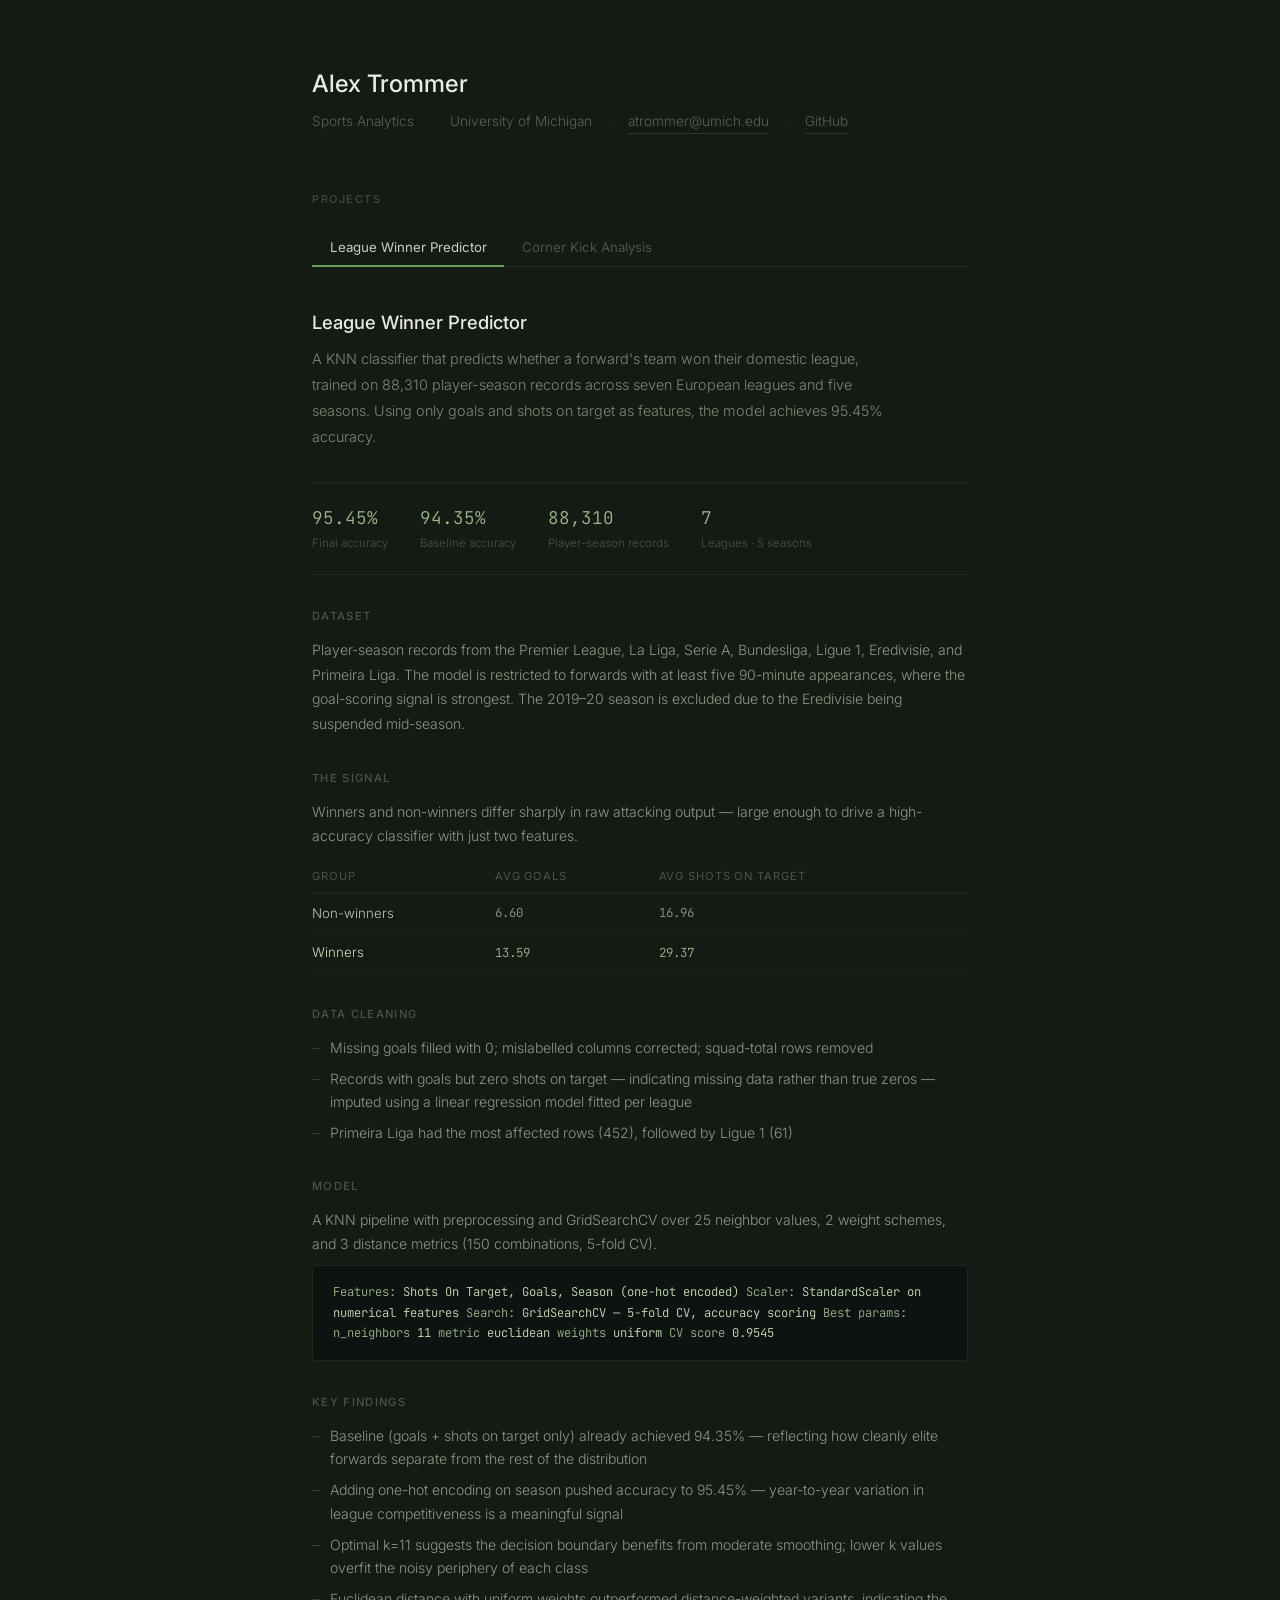
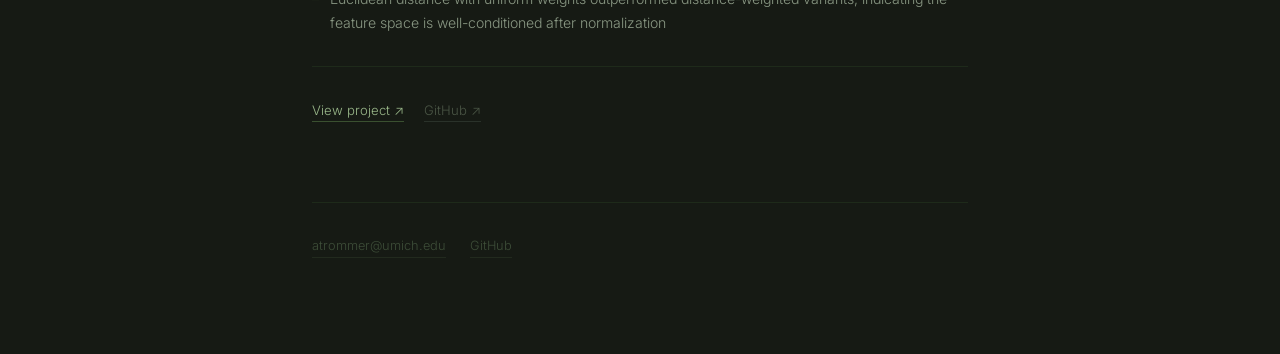
==== index.html @ da0a619d "initial portfolio" ====
<!DOCTYPE html>
<html lang="en">
<head>
  <meta charset="UTF-8" />
  <meta name="viewport" content="width=device-width, initial-scale=1.0" />
  <title>Alex Trommer</title>
  <link rel="preconnect" href="https://fonts.googleapis.com" />
  <link href="https://fonts.googleapis.com/css2?family=Inter:wght@300;400;500&family=JetBrains+Mono:wght@400&display=swap" rel="stylesheet" />
  <style>
    *, *::before, *::after { box-sizing: border-box; margin: 0; padding: 0; }

    body {
      font-family: 'Inter', sans-serif;
      font-weight: 300;
      background: #161a14;
      color: #c8cfc4;
      max-width: 720px;
      margin: 0 auto;
      padding: 4rem 2rem 6rem;
      line-height: 1.7;
    }

    a { color: inherit; }

    header { margin-bottom: 3.5rem; }

    h1 {
      font-size: 1.5rem;
      font-weight: 500;
      color: #e8ede4;
      margin-bottom: 0.3rem;
    }

    .subtitle {
      font-size: 0.85rem;
      color: #5a6355;
      display: flex;
      flex-wrap: wrap;
      gap: 0.5rem 1rem;
      align-items: center;
    }

    .subtitle a {
      color: #5a6355;
      text-decoration: none;
      border-bottom: 1px solid #2e3829;
      transition: color 0.15s, border-color 0.15s;
    }
    .subtitle a:hover { color: #a8b8a0; border-color: #a8b8a0; }
    .dot { color: #2e3829; }

    .section-label {
      font-size: 0.68rem;
      font-weight: 500;
      letter-spacing: 0.14em;
      text-transform: uppercase;
      color: #3d4d38;
      margin-bottom: 1.25rem;
    }

    .tabs {
      display: flex;
      border-bottom: 1px solid #222a1e;
      margin-bottom: 0;
      flex-wrap: wrap;
    }

    .tab-btn {
      background: none;
      border: none;
      border-bottom: 2px solid transparent;
      padding: 0.65rem 1.1rem;
      font-family: 'Inter', sans-serif;
      font-size: 0.83rem;
      font-weight: 400;
      color: #4a5545;
      cursor: pointer;
      margin-bottom: -1px;
      transition: color 0.15s, border-color 0.15s;
      white-space: nowrap;
    }

    .tab-btn:hover { color: #a8b8a0; }
    .tab-btn.active { color: #c8cfc4; border-bottom-color: #6a9a5a; }

    .tab-panel { display: none; padding-top: 2.5rem; }
    .tab-panel.active { display: block; }

    .project-title {
      font-size: 1.15rem;
      font-weight: 500;
      color: #e8ede4;
      margin-bottom: 0.5rem;
    }

    .project-lead {
      font-size: 0.9rem;
      color: #7a8a74;
      margin-bottom: 2rem;
      max-width: 580px;
      line-height: 1.8;
    }

    .stats {
      display: flex;
      gap: 2rem;
      flex-wrap: wrap;
      padding: 1.25rem 0;
      border-top: 1px solid #1e2a1a;
      border-bottom: 1px solid #1e2a1a;
      margin-bottom: 2rem;
    }

    .stat-value {
      font-family: 'JetBrains Mono', monospace;
      font-size: 1.1rem;
      color: #9ab88a;
      display: block;
    }

    .stat-label {
      font-size: 0.72rem;
      color: #4a5545;
      display: block;
      margin-top: 0.1rem;
    }

    .body-section { margin-bottom: 2rem; }

    .body-section h3 {
      font-size: 0.7rem;
      font-weight: 500;
      letter-spacing: 0.12em;
      text-transform: uppercase;
      color: #4a5545;
      margin-bottom: 0.75rem;
    }

    .body-section p {
      font-size: 0.88rem;
      color: #8a9884;
      line-height: 1.75;
    }

    .body-section ul { list-style: none; display: flex; flex-direction: column; gap: 0.5rem; }

    .body-section li {
      font-size: 0.88rem;
      color: #8a9884;
      padding-left: 1.1rem;
      position: relative;
      line-height: 1.65;
    }

    .body-section li::before { content: '–'; position: absolute; left: 0; color: #3d4d38; }

    table { width: 100%; border-collapse: collapse; font-size: 0.83rem; margin-top: 0.5rem; }

    th {
      text-align: left;
      font-weight: 400;
      color: #4a5545;
      font-size: 0.7rem;
      letter-spacing: 0.08em;
      text-transform: uppercase;
      padding: 0.4rem 0.75rem 0.4rem 0;
      border-bottom: 1px solid #1e2a1a;
    }

    td {
      padding: 0.5rem 0.75rem 0.5rem 0;
      color: #8a9884;
      border-bottom: 1px solid #1a221a;
      font-family: 'JetBrains Mono', monospace;
      font-size: 0.78rem;
    }

    td:first-child { color: #b8c8b4; font-family: 'Inter', sans-serif; font-size: 0.83rem; }
    .highlight-row td { color: #9ab88a; }
    .highlight-row td:first-child { color: #c8e0b8; }

    .code-block {
      background: #0e1210;
      border: 1px solid #1e2a1a;
      border-radius: 4px;
      padding: 1rem 1.25rem;
      font-family: 'JetBrains Mono', monospace;
      font-size: 0.76rem;
      color: #7a9870;
      line-height: 1.7;
      overflow-x: auto;
      margin-top: 0.5rem;
    }

    .code-block .key { color: #9ab88a; }
    .code-block .val { color: #c8e0b8; }

    .plot-grid { display: flex; flex-direction: column; gap: 1.75rem; margin-top: 0.5rem; }

    .plot-item { display: flex; flex-direction: column; gap: 0.5rem; }

    .plot-item img {
      width: 100%;
      border-radius: 4px;
      border: 1px solid #1e2a1a;
      background: #0e1210;
    }

    .plot-caption {
      font-size: 0.75rem;
      color: #4a5545;
      font-style: italic;
      line-height: 1.55;
    }

    .plot-row {
      display: grid;
      grid-template-columns: 1fr 1fr;
      gap: 1rem;
      margin-top: 1rem;
    }

    @media (max-width: 500px) { .plot-row { grid-template-columns: 1fr; } }

    .project-links {
      display: flex;
      gap: 1.25rem;
      padding-top: 2rem;
      border-top: 1px solid #1e2a1a;
      flex-wrap: wrap;
      margin-top: 2rem;
    }

    .project-links a {
      font-size: 0.82rem;
      color: #9ab88a;
      text-decoration: none;
      border-bottom: 1px solid #3a5030;
      transition: color 0.15s, border-color 0.15s;
    }
    .project-links a:hover { color: #c8e0b8; border-color: #6a9a5a; }
    .project-links a.muted { color: #4a5545; border-color: #2a322a; }
    .project-links a.muted:hover { color: #7a8a74; border-color: #4a5545; }

    footer {
      margin-top: 5rem;
      padding-top: 2rem;
      border-top: 1px solid #1e2a1a;
      font-size: 0.8rem;
      color: #3d4d38;
      display: flex;
      gap: 1.5rem;
    }

    footer a {
      color: #3d4d38;
      text-decoration: none;
      border-bottom: 1px solid #222a1e;
      transition: color 0.15s;
    }
    footer a:hover { color: #7a8a74; }
  </style>
</head>
<body>

  <header>
    <h1>Alex Trommer</h1>
    <div class="subtitle">
      <span>Sports Analytics</span>
      <span class="dot">·</span>
      <span>University of Michigan</span>
      <span class="dot">·</span>
      <a href="mailto:atrommer@umich.edu">atrommer@umich.edu</a>
      <span class="dot">·</span>
      <a href="https://github.com/AlexTrommer" target="_blank" rel="noopener">GitHub</a>
    </div>
  </header>

  <p class="section-label">Projects</p>

  <div class="tabs">
    <button class="tab-btn active" onclick="switchTab('league', this)">League Winner Predictor</button>
    <button class="tab-btn" onclick="switchTab('corners', this)">Corner Kick Analysis</button>
  </div>

  <!-- ── Tab 1: League Winner Predictor ── -->
  <div class="tab-panel active" id="tab-league">
    <h2 class="project-title">League Winner Predictor</h2>
    <p class="project-lead">A KNN classifier that predicts whether a forward's team won their domestic league, trained on 88,310 player-season records across seven European leagues and five seasons. Using only goals and shots on target as features, the model achieves 95.45% accuracy.</p>

    <div class="stats">
      <div>
        <span class="stat-value">95.45%</span>
        <span class="stat-label">Final accuracy</span>
      </div>
      <div>
        <span class="stat-value">94.35%</span>
        <span class="stat-label">Baseline accuracy</span>
      </div>
      <div>
        <span class="stat-value">88,310</span>
        <span class="stat-label">Player-season records</span>
      </div>
      <div>
        <span class="stat-value">7</span>
        <span class="stat-label">Leagues · 5 seasons</span>
      </div>
    </div>

    <div class="body-section">
      <h3>Dataset</h3>
      <p>Player-season records from the Premier League, La Liga, Serie A, Bundesliga, Ligue 1, Eredivisie, and Primeira Liga. The model is restricted to forwards with at least five 90-minute appearances, where the goal-scoring signal is strongest. The 2019–20 season is excluded due to the Eredivisie being suspended mid-season.</p>
    </div>

    <div class="body-section">
      <h3>The signal</h3>
      <p>Winners and non-winners differ sharply in raw attacking output — large enough to drive a high-accuracy classifier with just two features.</p>
      <table style="margin-top:0.75rem">
        <thead><tr><th>Group</th><th>Avg Goals</th><th>Avg Shots on Target</th></tr></thead>
        <tbody>
          <tr><td>Non-winners</td><td>6.60</td><td>16.96</td></tr>
          <tr class="highlight-row"><td>Winners</td><td>13.59</td><td>29.37</td></tr>
        </tbody>
      </table>
    </div>

    <div class="body-section">
      <h3>Data cleaning</h3>
      <ul>
        <li>Missing goals filled with 0; mislabelled columns corrected; squad-total rows removed</li>
        <li>Records with goals but zero shots on target — indicating missing data rather than true zeros — imputed using a linear regression model fitted per league</li>
        <li>Primeira Liga had the most affected rows (452), followed by Ligue 1 (61)</li>
      </ul>
    </div>

    <div class="body-section">
      <h3>Model</h3>
      <p>A KNN pipeline with preprocessing and GridSearchCV over 25 neighbor values, 2 weight schemes, and 3 distance metrics (150 combinations, 5-fold CV).</p>
      <div class="code-block">
<span class="key">Features:</span>     <span class="val">Shots On Target, Goals, Season (one-hot encoded)</span>
<span class="key">Scaler:</span>      <span class="val">StandardScaler on numerical features</span>
<span class="key">Search:</span>      <span class="val">GridSearchCV — 5-fold CV, accuracy scoring</span>

<span class="key">Best params:</span>
  <span class="key">n_neighbors</span>  <span class="val">11</span>
  <span class="key">metric</span>       <span class="val">euclidean</span>
  <span class="key">weights</span>      <span class="val">uniform</span>
  <span class="key">CV score</span>     <span class="val">0.9545</span>
      </div>
    </div>

    <div class="body-section">
      <h3>Key findings</h3>
      <ul>
        <li>Baseline (goals + shots on target only) already achieved 94.35% — reflecting how cleanly elite forwards separate from the rest of the distribution</li>
        <li>Adding one-hot encoding on season pushed accuracy to 95.45% — year-to-year variation in league competitiveness is a meaningful signal</li>
        <li>Optimal k=11 suggests the decision boundary benefits from moderate smoothing; lower k values overfit the noisy periphery of each class</li>
        <li>Euclidean distance with uniform weights outperformed distance-weighted variants, indicating the feature space is well-conditioned after normalization</li>
      </ul>
    </div>

    <div class="project-links">
      <a href="https://alextrommer.github.io/FootballStats/" target="_blank" rel="noopener">View project ↗</a>
      <a href="https://github.com/AlexTrommer" target="_blank" rel="noopener" class="muted">GitHub ↗</a>
    </div>
  </div>

  <!-- ── Tab 2: Corner Kick Analysis ── -->
  <div class="tab-panel" id="tab-corners">
    <h2 class="project-title">Ideal Corner Kick Delivery Zones</h2>
    <p class="project-lead">Where should you aim a corner kick? Using StatsBomb open event data, every delivery is mapped onto a 120×80 pitch and statistical testing identifies which zones produce a meaningful improvement over the 2.9% baseline success rate.</p>

    <div class="stats">
      <div>
        <span class="stat-value">GA3</span>
        <span class="stat-label">Only significant zone</span>
      </div>
      <div>
        <span class="stat-value">6.2%</span>
        <span class="stat-label">GA3 success rate</span>
      </div>
      <div>
        <span class="stat-value">2.9%</span>
        <span class="stat-label">Baseline rate</span>
      </div>
      <div>
        <span class="stat-value">p &lt; 0.0001</span>
        <span class="stat-label">GA3 z-test</span>
      </div>
    </div>

    <div class="body-section">
      <h3>Data & setup</h3>
      <p>Corner kick events from StatsBomb open data. A success is defined as a goal within 10 seconds of the corner. All corners taken from the bottom side of the pitch have their Y coordinates mirrored so every delivery is analysed relative to the same goal. Short corners — where the ball is played to a nearby teammate rather than delivered into the box — are isolated as a separate category.</p>
    </div>

    <div class="body-section">
      <h3>Zone classification</h3>
      <p>Zones follow the heuristic from Casal et al. (2019), dividing the attacking end of the pitch into nine named regions.</p>
      <table style="margin-top:0.75rem">
        <thead><tr><th>Zone</th><th>Description</th><th>X</th><th>Y</th></tr></thead>
        <tbody>
          <tr class="highlight-row"><td>GA3</td><td>Six-yard box, back post</td><td>114–120</td><td>30–36</td></tr>
          <tr><td>GA2</td><td>Six-yard box, centre</td><td>114–120</td><td>36–44</td></tr>
          <tr><td>GA1</td><td>Six-yard box, near post</td><td>114–120</td><td>44–50</td></tr>
          <tr><td>CA3</td><td>Central area, back post</td><td>108–114</td><td>30–36</td></tr>
          <tr><td>CA2</td><td>Central area, centre</td><td>108–114</td><td>36–44</td></tr>
          <tr><td>CA1</td><td>Central area, near post</td><td>108–114</td><td>44–50</td></tr>
          <tr><td>FZ</td><td>Front zone</td><td>102–120</td><td>50–62</td></tr>
          <tr><td>BZ</td><td>Back zone</td><td>102–120</td><td>18–30</td></tr>
          <tr><td>Edge</td><td>Edge of area</td><td>100–108</td><td>30–50</td></tr>
        </tbody>
      </table>
    </div>

    <div class="body-section">
      <h3>Delivery locations</h3>
      <div class="plot-grid">
        <div class="plot-item">
          <img src="https://raw.githubusercontent.com/AlexTrommer/ideal_corner_kicks/main/plots/delivery_scatter.png" alt="Corner delivery locations" loading="lazy" />
          <span class="plot-caption">All delivery endpoints. Green = goal within 10 s, red = no goal. Successful deliveries concentrate near the back post of the six-yard box.</span>
        </div>
      </div>
    </div>

    <div class="body-section">
      <h3>Swing type</h3>
      <ul>
        <li>Inswinging: 11,559 attempts, 3.00% success rate</li>
        <li>Outswinging: 22,487 attempts, 2.84% success rate</li>
        <li>Chi-squared p = 0.423 — swing type alone has no significant effect on success</li>
      </ul>
    </div>

    <div class="body-section">
      <h3>In-box vs out-of-box</h3>
      <table style="margin-top:0.5rem">
        <thead><tr><th>Delivery type</th><th>Count</th><th>Success rate</th></tr></thead>
        <tbody>
          <tr class="highlight-row"><td>In box</td><td>27,215</td><td>3.19%</td></tr>
          <tr><td>Out of box</td><td>6,831</td><td>1.73%</td></tr>
        </tbody>
      </table>
      <p style="margin-top:0.75rem">Chi-squared p = 1.53×10⁻¹⁰ — in-box deliveries significantly outperform out-of-box deliveries.</p>
    </div>

    <div class="body-section">
      <h3>Success rate by zone</h3>
      <div class="plot-grid">
        <div class="plot-item">
          <img src="https://raw.githubusercontent.com/AlexTrommer/ideal_corner_kicks/main/plots/zone_heatmap.png" alt="Corner kick success rate by zone" loading="lazy" />
          <span class="plot-caption">GA3 (back post, six-yard box) leads at 6.2% — more than double any other zone and the only zone to test as statistically significant.</span>
        </div>
        <div class="plot-item">
          <img src="https://raw.githubusercontent.com/AlexTrommer/ideal_corner_kicks/main/plots/short_vs_zones.png" alt="Short corners vs delivery zones" loading="lazy" />
          <span class="plot-caption">Short corner deliveries (1.87%) underperform every named in-box zone and fall below the overall baseline — the worst strategy across all scenarios.</span>
        </div>
      </div>
    </div>

    <div class="body-section">
      <h3>Zone by swing type</h3>
      <table style="margin-top:0.5rem">
        <thead><tr><th>Zone</th><th>Swing</th><th>Count</th><th>Success rate</th></tr></thead>
        <tbody>
          <tr class="highlight-row"><td>GA3</td><td>inswinging</td><td>329</td><td>6.99%</td></tr>
          <tr class="highlight-row"><td>GA3</td><td>outswinging</td><td>542</td><td>5.72%</td></tr>
          <tr><td>CA3</td><td>inswinging</td><td>717</td><td>4.32%</td></tr>
          <tr><td>CA2</td><td>outswinging</td><td>4,041</td><td>4.31%</td></tr>
          <tr><td>Edge</td><td>inswinging</td><td>421</td><td>3.56%</td></tr>
          <tr><td>GA2</td><td>inswinging</td><td>1,774</td><td>3.27%</td></tr>
        </tbody>
      </table>
      <p style="margin-top:0.75rem">GA3 inswinging vs all others: z = 4.451, p &lt; 0.0001. The zone × swing type interaction model shows no significant interaction effects — GA3 leads under both swing types.</p>
      <div class="plot-grid" style="margin-top:1rem">
        <div class="plot-item">
          <img src="https://raw.githubusercontent.com/AlexTrommer/ideal_corner_kicks/main/plots/swing_zone_heatmap.png" alt="Success rate by zone and swing type" loading="lazy" />
          <span class="plot-caption">GA3 tops both halves — 7.0% inswinging, 5.7% outswinging. No other zone is consistently strong across swing types.</span>
        </div>
      </div>
    </div>

    <div class="body-section">
      <h3>Logistic regression</h3>
      <p>Two logistic models were fitted — main effects (zone + swing type) and interactions (zone × swing type). In both, only the GA3 coefficient is statistically significant. All other zones and swing type show no significant independent effect on success probability.</p>
      <table style="margin-top:0.75rem">
        <thead><tr><th>Term</th><th>Coef</th><th>p-value</th></tr></thead>
        <tbody>
          <tr><td>Intercept (BZ baseline)</td><td>−3.557</td><td>&lt; 0.001</td></tr>
          <tr class="highlight-row"><td>GA3</td><td>+0.864</td><td>&lt; 0.001</td></tr>
          <tr><td>CA2</td><td>+0.373</td><td>0.075</td></tr>
          <tr><td>CA3</td><td>+0.266</td><td>0.252</td></tr>
          <tr><td>Outswinging</td><td>−0.038</td><td>0.579</td></tr>
        </tbody>
      </table>
    </div>

    <div class="body-section">
      <h3>Optimal delivery coordinate</h3>
      <p>Degree-9 polynomial fits on binned success rates across end_x and end_y coordinates narrow the optimal delivery point to approximately <strong style="color:#9ab88a">x ≈ 113, y ≈ 33</strong> — deep into the six-yard box, back-post side.</p>
      <div class="plot-row">
        <div class="plot-item">
          <img src="https://raw.githubusercontent.com/AlexTrommer/ideal_corner_kicks/main/plots/poly_end_x.png" alt="Success rate vs end_x" loading="lazy" />
          <span class="plot-caption">Success rate vs end X. Polynomial fit peaks near x ≈ 113.</span>
        </div>
        <div class="plot-item">
          <img src="https://raw.githubusercontent.com/AlexTrommer/ideal_corner_kicks/main/plots/poly_end_y.png" alt="Success rate vs end_y" loading="lazy" />
          <span class="plot-caption">Success rate vs end Y. Polynomial fit peaks near y ≈ 33 — back-post side.</span>
        </div>
      </div>
    </div>

    <div class="body-section">
      <h3>Recipient body part</h3>
      <p>Headers at the far post dominate successful outcomes. Non-header contacts (chest, foot) consistently underperform regardless of zone or swing type.</p>
      <table style="margin-top:0.75rem">
        <thead><tr><th>Post</th><th>Swing</th><th>Body part</th><th>Count</th><th>Rate</th></tr></thead>
        <tbody>
          <tr class="highlight-row"><td>Far post</td><td>outswinging</td><td>Head</td><td>2,485</td><td>8.61%</td></tr>
          <tr class="highlight-row"><td>Far post</td><td>inswinging</td><td>Head</td><td>1,378</td><td>8.35%</td></tr>
          <tr class="highlight-row"><td>Near post</td><td>inswinging</td><td>Head</td><td>1,042</td><td>8.06%</td></tr>
          <tr><td>Near post</td><td>outswinging</td><td>Head</td><td>1,897</td><td>7.33%</td></tr>
          <tr><td>Near post</td><td>outswinging</td><td>Other</td><td>4,793</td><td>1.79%</td></tr>
          <tr><td>Far post</td><td>outswinging</td><td>Other</td><td>12,146</td><td>1.48%</td></tr>
        </tbody>
      </table>
    </div>

    <div class="project-links">
      <a href="https://github.com/AlexTrommer/ideal_corner_kicks" target="_blank" rel="noopener">View on GitHub ↗</a>
      <a href="https://www.tandfonline.com/doi/full/10.1080/24748668.2019.1677329" target="_blank" rel="noopener" class="muted">Casal et al. (2019) ↗</a>
    </div>
  </div>

  <footer>
    <a href="mailto:atrommer@umich.edu">atrommer@umich.edu</a>
    <a href="https://github.com/AlexTrommer" target="_blank" rel="noopener">GitHub</a>
  </footer>

  <script>
    function switchTab(id, btn) {
      document.querySelectorAll('.tab-panel').forEach(p => p.classList.remove('active'));
      document.querySelectorAll('.tab-btn').forEach(b => b.classList.remove('active'));
      document.getElementById('tab-' + id).classList.add('active');
      btn.classList.add('active');
    }
  </script>

</body>
</html>
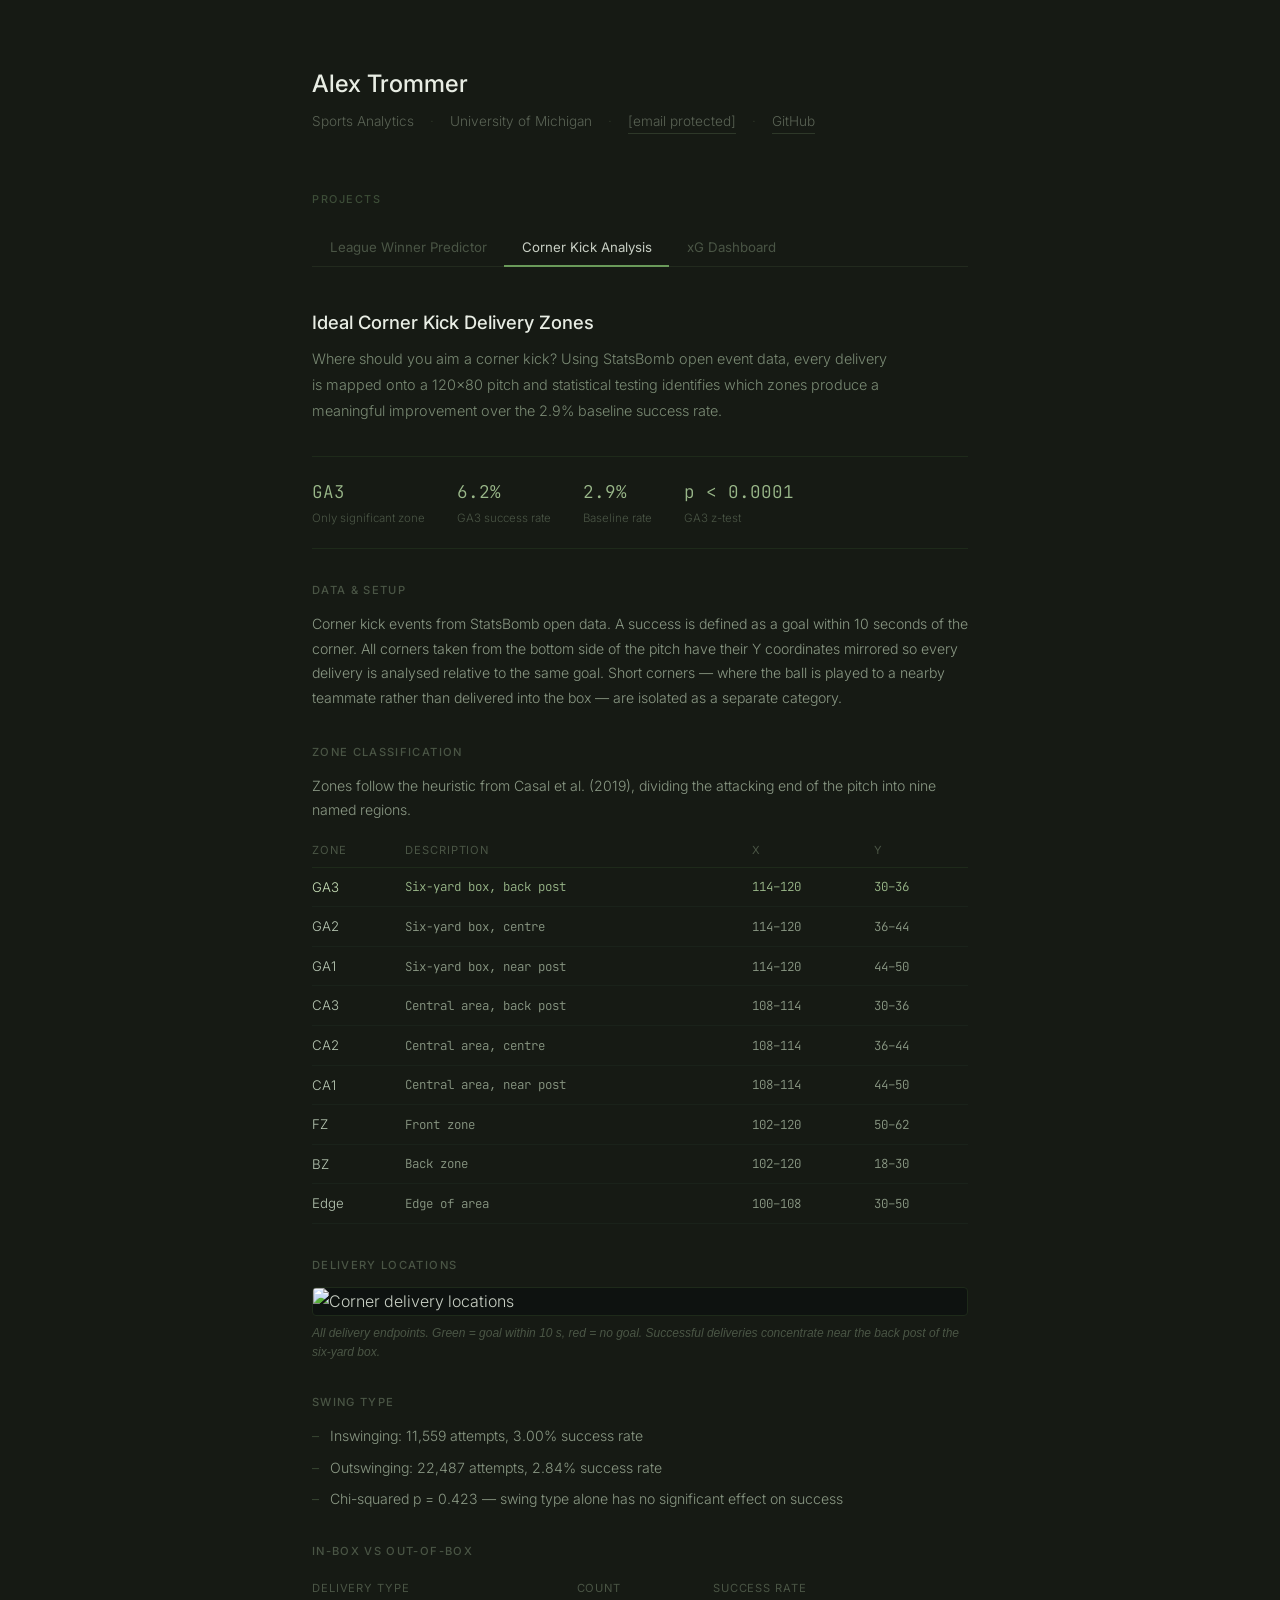
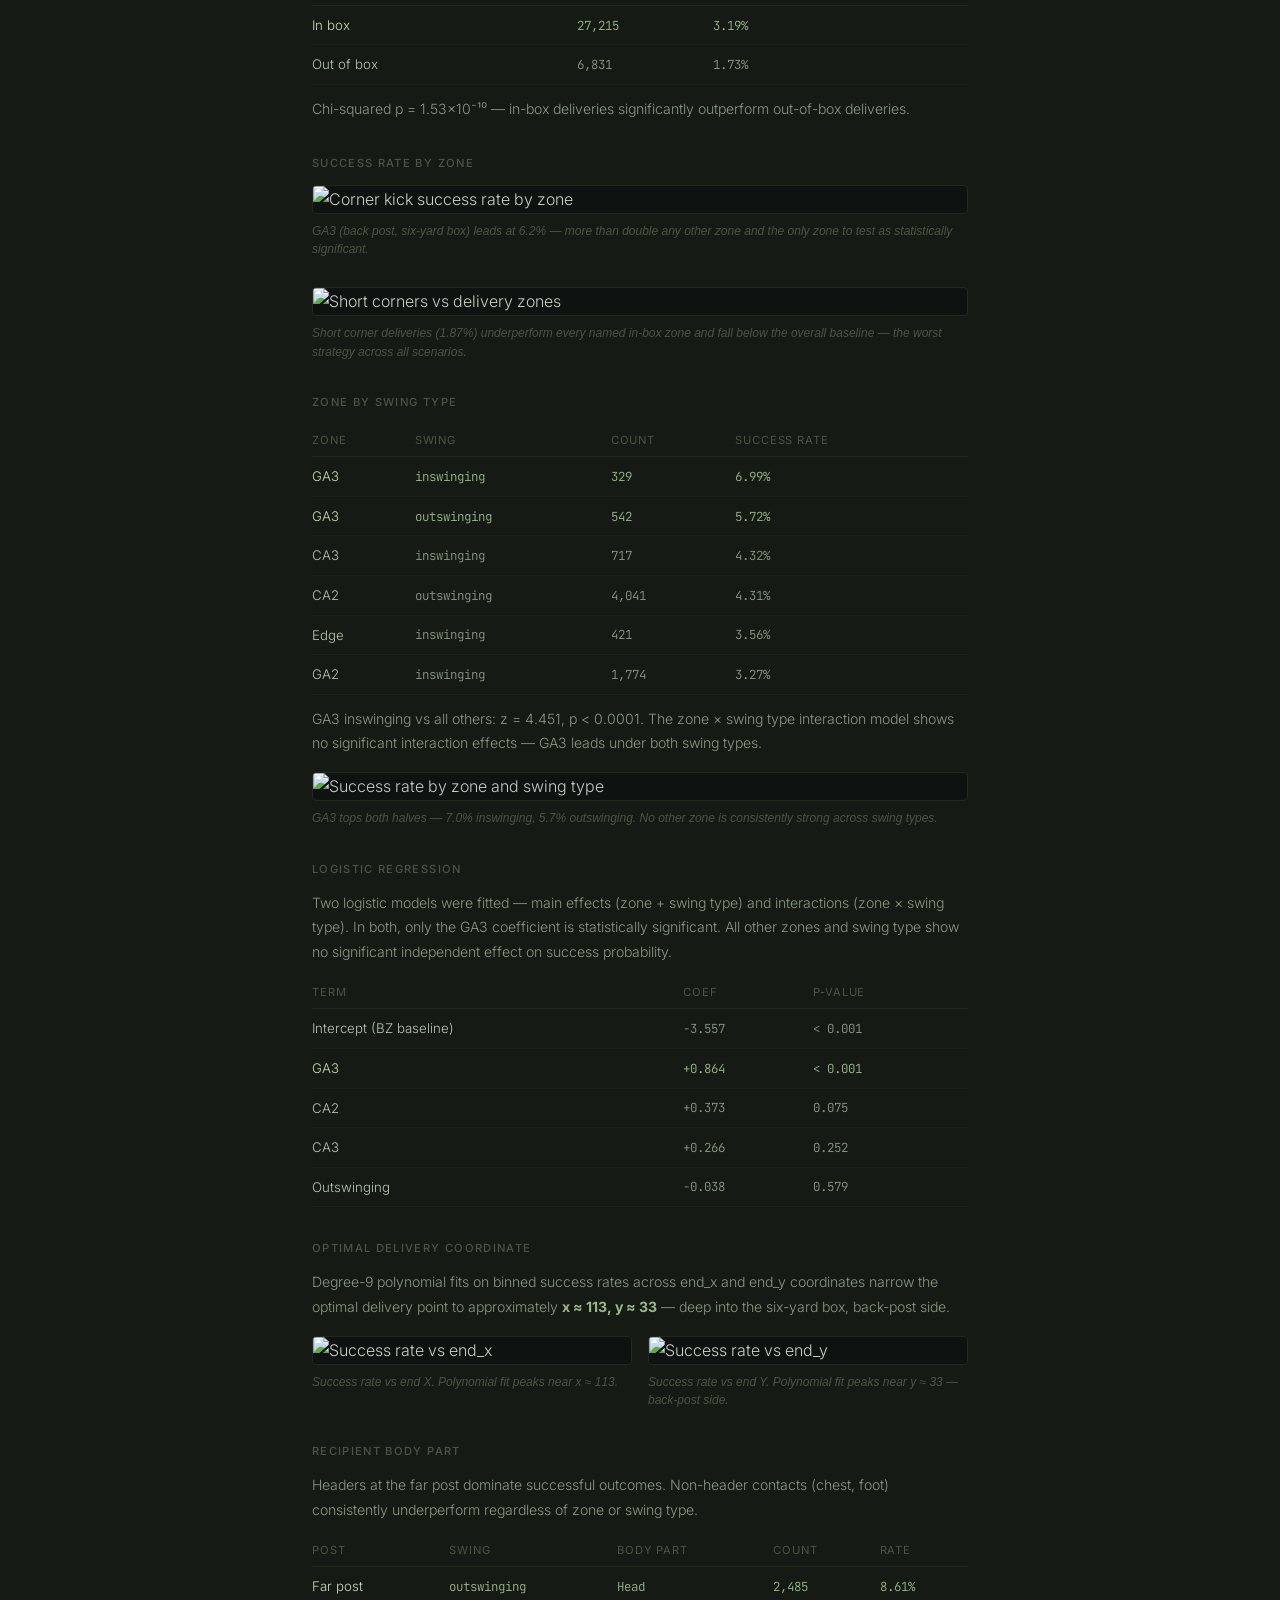
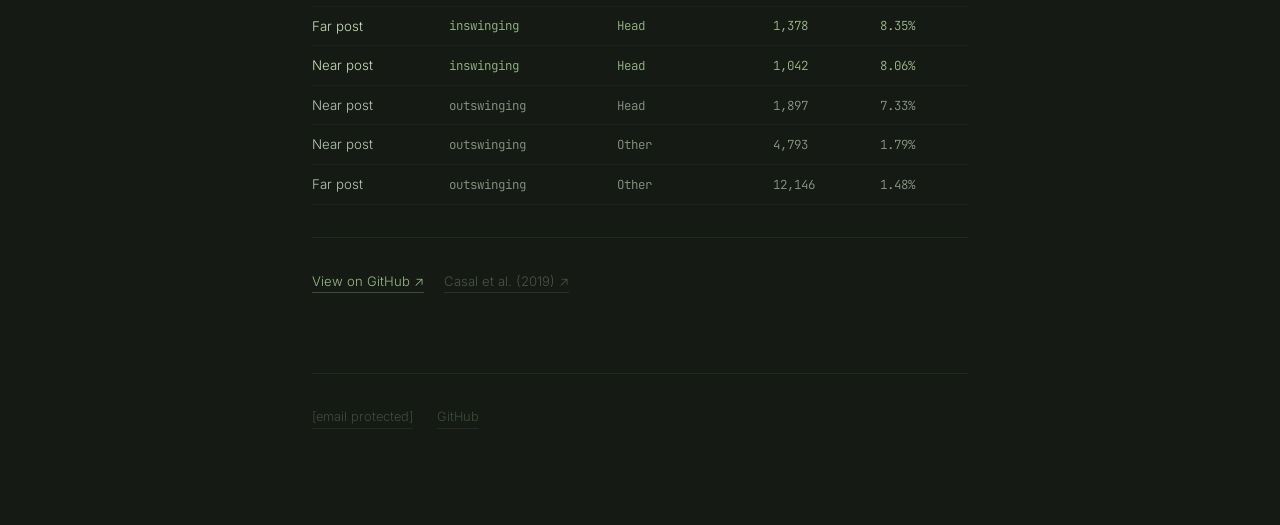
==== commit afe45ba4: "Added xG dashboard" ====
--- a/index.html
+++ b/index.html
@@ -270,7 +270,7 @@
       <span class="dot">·</span>
       <span>University of Michigan</span>
       <span class="dot">·</span>
-      <a href="mailto:atrommer@umich.edu">atrommer@umich.edu</a>
+      <a href="/cdn-cgi/l/email-protection#dcbda8aeb3b1b1b9ae9ca9b1b5bfb4f2b9b8a9"><span class="__cf_email__" data-cfemail="c8a9bcbaa7a5a5adba88bda5a1aba0e6adacbd">[email&#160;protected]</span></a>
       <span class="dot">·</span>
       <a href="https://github.com/AlexTrommer" target="_blank" rel="noopener">GitHub</a>
     </div>
@@ -279,12 +279,13 @@
   <p class="section-label">Projects</p>
 
   <div class="tabs">
-    <button class="tab-btn active" onclick="switchTab('league', this)">League Winner Predictor</button>
-    <button class="tab-btn" onclick="switchTab('corners', this)">Corner Kick Analysis</button>
+    <button class="tab-btn" onclick="switchTab('league', this)">League Winner Predictor</button>
+    <button class="tab-btn active" onclick="switchTab('corners', this)">Corner Kick Analysis</button>
+    <button class="tab-btn" onclick="switchTab('xg', this)">xG Dashboard</button>
   </div>
 
   <!-- ── Tab 1: League Winner Predictor ── -->
-  <div class="tab-panel active" id="tab-league">
+  <div class="tab-panel" id="tab-league">
     <h2 class="project-title">League Winner Predictor</h2>
     <p class="project-lead">A KNN classifier that predicts whether a forward's team won their domestic league, trained on 88,310 player-season records across seven European leagues and five seasons. Using only goals and shots on target as features, the model achieves 95.45% accuracy.</p>
 
@@ -366,7 +367,7 @@
   </div>
 
   <!-- ── Tab 2: Corner Kick Analysis ── -->
-  <div class="tab-panel" id="tab-corners">
+  <div class="tab-panel active" id="tab-corners">
     <h2 class="project-title">Ideal Corner Kick Delivery Zones</h2>
     <p class="project-lead">Where should you aim a corner kick? Using StatsBomb open event data, every delivery is mapped onto a 120×80 pitch and statistical testing identifies which zones produce a meaningful improvement over the 2.9% baseline success rate.</p>
 
@@ -532,19 +533,59 @@
     </div>
   </div>
 
+
+  <!-- ── Tab 3: xG Dashboard ── -->
+  <div class="tab-panel" id="tab-xg">
+    <h2 class="project-title">xG Dashboard</h2>
+    <p class="project-lead">An XGBoost expected goals model and interactive dashboard covering the top 5 European leagues, built on ~257,000 shots from Understat (2020–2025). Three situation-specific models handle open play, corners, and set pieces separately, with isotonic calibration. Data refreshes daily via GitHub Actions.</p>
+
+    <div class="stats-bar">
+      <div class="stat"><span class="stat-num">257k</span><span class="stat-label">shots</span></div>
+      <div class="stat"><span class="stat-num">0.792</span><span class="stat-label">ROC-AUC</span></div>
+      <div class="stat"><span class="stat-num">0.074</span><span class="stat-label">Brier score</span></div>
+      <div class="stat"><span class="stat-num">5</span><span class="stat-label">leagues</span></div>
+      <div class="stat"><span class="stat-num">3</span><span class="stat-label">specialist models</span></div>
+    </div>
+
+    <div class="body-section">
+      <h3>Models</h3>
+      <p>Each shot is routed to a situation-specific XGBoost classifier based on how it was created. All three are wrapped in <code>CalibratedClassifierCV(method="isotonic")</code> and tuned independently via GridSearchCV (3-fold CV, Brier score). Penalties are fixed at 0.76 xG.</p>
+      <table style="margin-top:0.75rem">
+        <thead><tr><th>Model</th><th>Situations</th><th>Key features</th></tr></thead>
+        <tbody>
+          <tr><td>OpenPlay</td><td>Open play, fast breaks</td><td>Distance, angle, fast_break proxy, throughball, rebound</td></tr>
+          <tr><td>FromCorner</td><td>Corner kicks</td><td>Header × distance, header × angle, centrality, weak-angle header</td></tr>
+          <tr><td>SetPiece</td><td>Free kicks (direct + indirect)</td><td>Distance, angle, shot type, no transition features</td></tr>
+        </tbody>
+      </table>
+    </div>
+
+    <div class="body-section">
+      <h3>Features</h3>
+      <p>24 features across geometry, shot type flags, interaction terms, zone context, and proxy variables. The <code>fast_break</code> proxy approximates counter-attack context (last action = TakeOn, BallRecovery, or Throughball) since Understat tags counters as open play.</p>
+    </div>
+
+    <div class="body-section">
+      <h3>Performance</h3>
+      <table style="margin-top:0.75rem">
+        <thead><tr><th>Metric</th><th>This model</th><th>Understat</th></tr></thead>
+        <tbody>
+          <tr><td>ROC-AUC</td><td>0.792</td><td>0.805</td></tr>
+          <tr class="highlight-row"><td>Brier score</td><td>0.074</td><td>0.072</td></tr>
+        </tbody>
+      </table>
+      <p style="margin-top:0.75rem">The gap vs Understat is largely attributable to freeze-frame data — defender positions at the moment of the shot — which Understat doesn't expose via their API.</p>
+    </div>
+
+    <div class="project-links">
+      <a href="https://xg-dashboard.up.railway.app" target="_blank" rel="noopener">Live Dashboard ↗</a>
+      <a href="https://github.com/AlexTrommer/xg-dashboard" target="_blank" rel="noopener">View on GitHub ↗</a>
+    </div>
+  </div>
+
   <footer>
-    <a href="mailto:atrommer@umich.edu">atrommer@umich.edu</a>
+    <a href="/cdn-cgi/l/email-protection#1a7b6e687577777f685a6f77737972347f7e6f"><span class="__cf_email__" data-cfemail="a7c6d3d5c8cacac2d5e7d2cacec4cf89c2c3d2">[email&#160;protected]</span></a>
     <a href="https://github.com/AlexTrommer" target="_blank" rel="noopener">GitHub</a>
   </footer>
 
-  <script>
-    function switchTab(id, btn) {
-      document.querySelectorAll('.tab-panel').forEach(p => p.classList.remove('active'));
-      document.querySelectorAll('.tab-btn').forEach(b => b.classList.remove('active'));
-      document.getElementById('tab-' + id).classList.add('active');
-      btn.classList.add('active');
-    }
-  </script>
-
-</body>
-</html>
+  <script data-cfasync="false" src="/cdn-cgi/scripts/5c5dd728/cloudflare-static/email-decode.mi
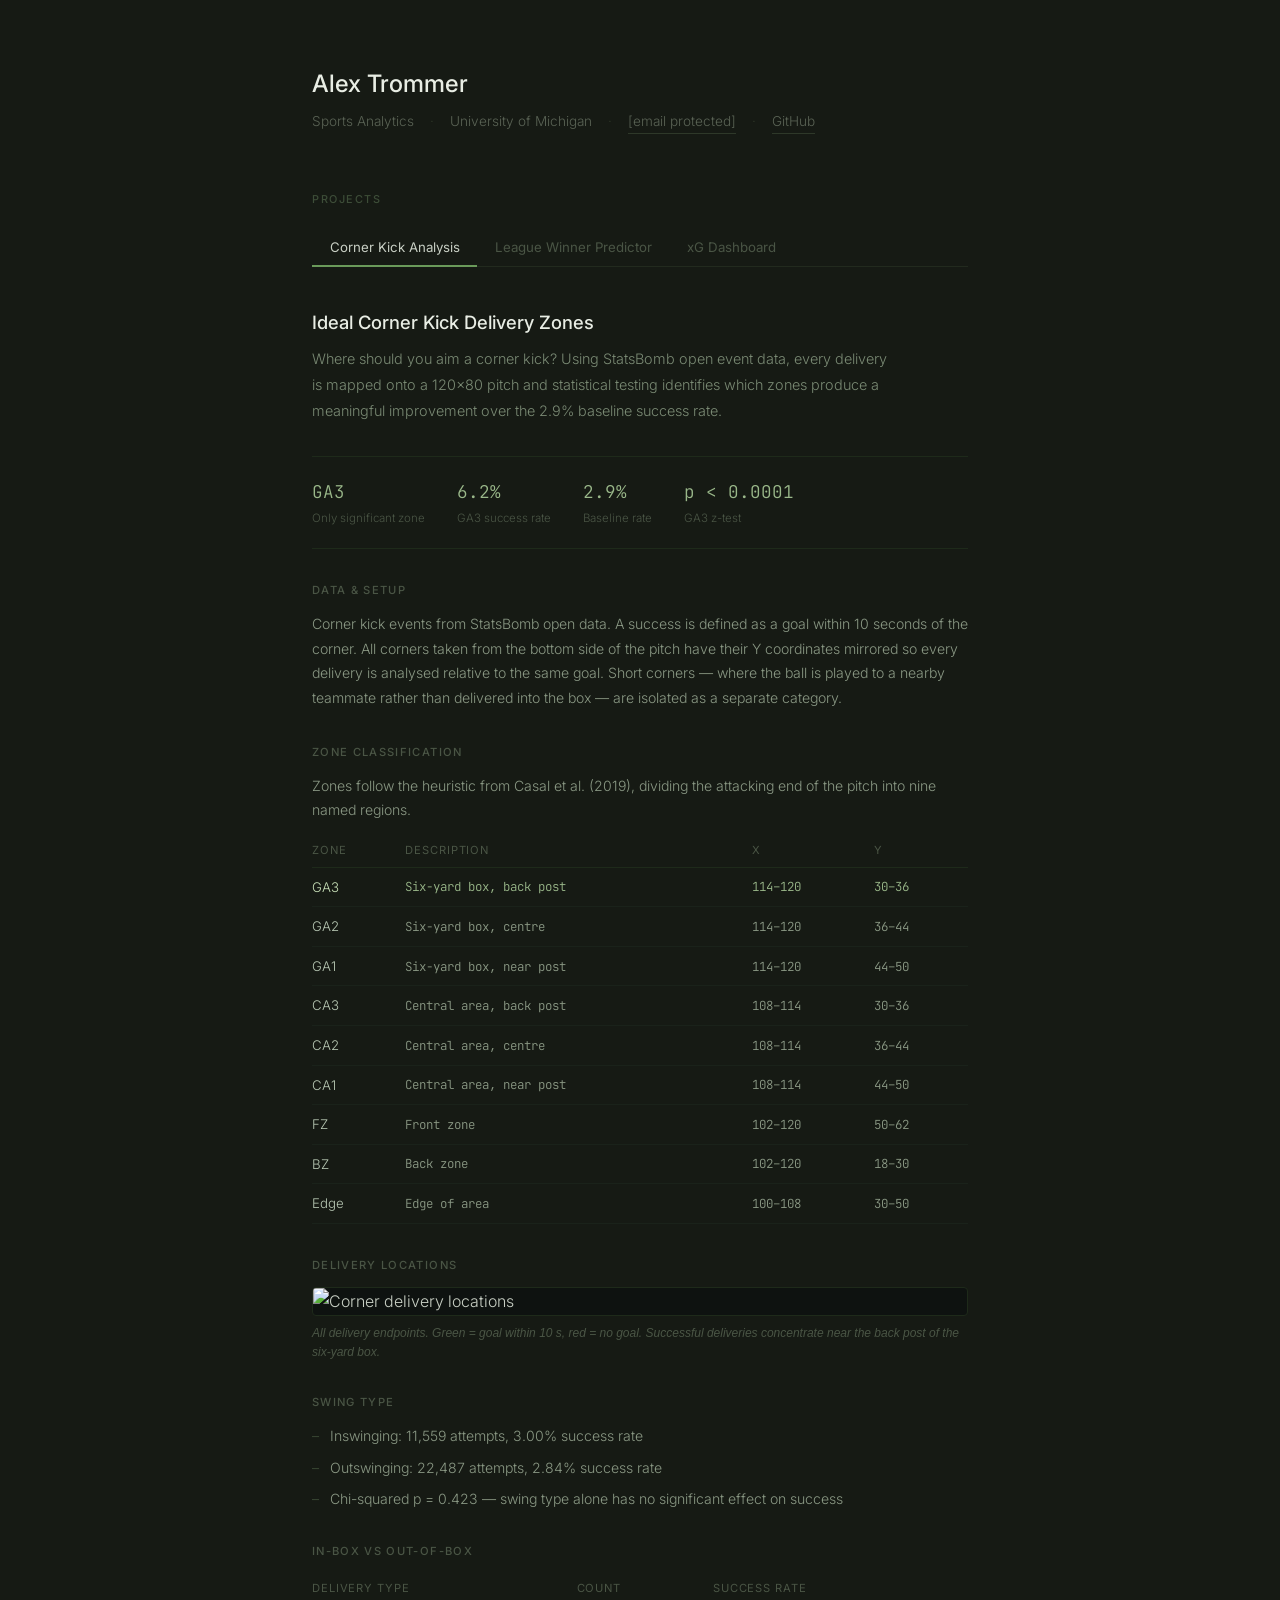
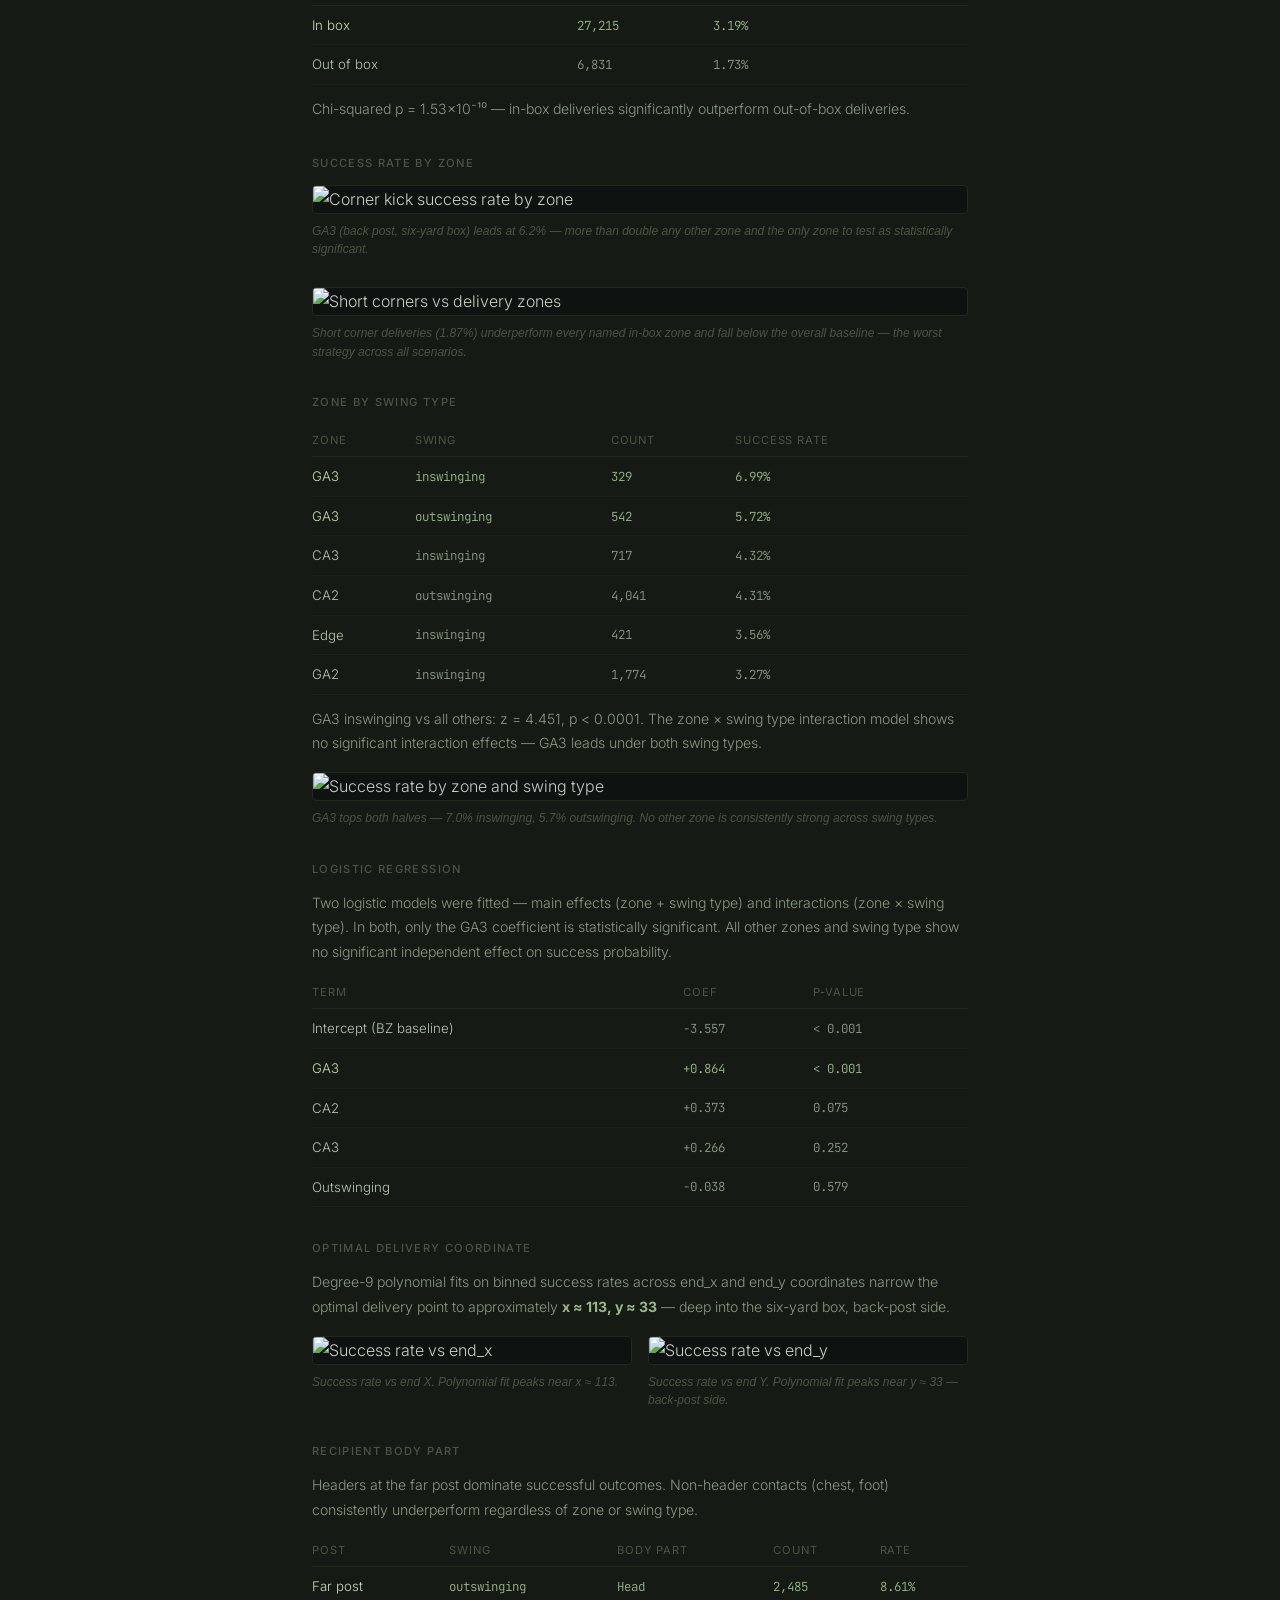
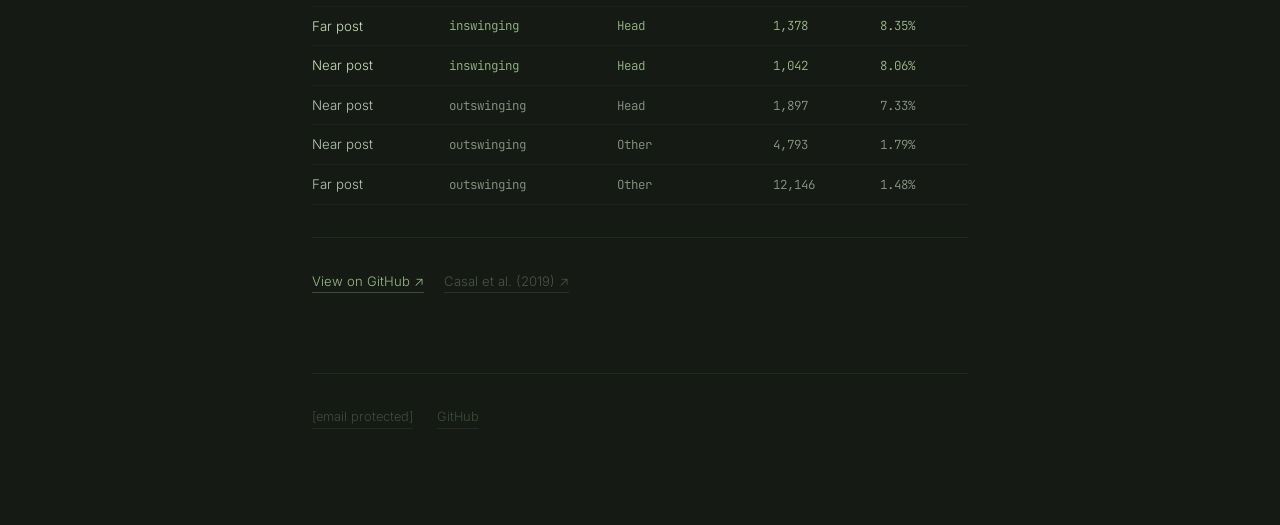
==== commit 0bd17ed0: "Rearranged the UI" ====
--- a/index.html
+++ b/index.html
@@ -279,8 +279,8 @@
   <p class="section-label">Projects</p>
 
   <div class="tabs">
+    <button class="tab-btn active" onclick="switchTab('corners', this)">Corner Kick Analysis</button>
     <button class="tab-btn" onclick="switchTab('league', this)">League Winner Predictor</button>
-    <button class="tab-btn active" onclick="switchTab('corners', this)">Corner Kick Analysis</button>
     <button class="tab-btn" onclick="switchTab('xg', this)">xG Dashboard</button>
   </div>
 
@@ -588,4 +588,12 @@
     <a href="https://github.com/AlexTrommer" target="_blank" rel="noopener">GitHub</a>
   </footer>
 
+  <script>
+    function switchTab(id, btn) {
+      document.querySelectorAll('.tab-panel').forEach(p => p.classList.remove('active'));
+      document.querySelectorAll('.tab-btn').forEach(b => b.classList.remove('active'));
+      document.getElementById('tab-' + id).classList.add('active');
+      btn.classList.add('active');
+    }
+  </script>
   <script data-cfasync="false" src="/cdn-cgi/scripts/5c5dd728/cloudflare-static/email-decode.mi
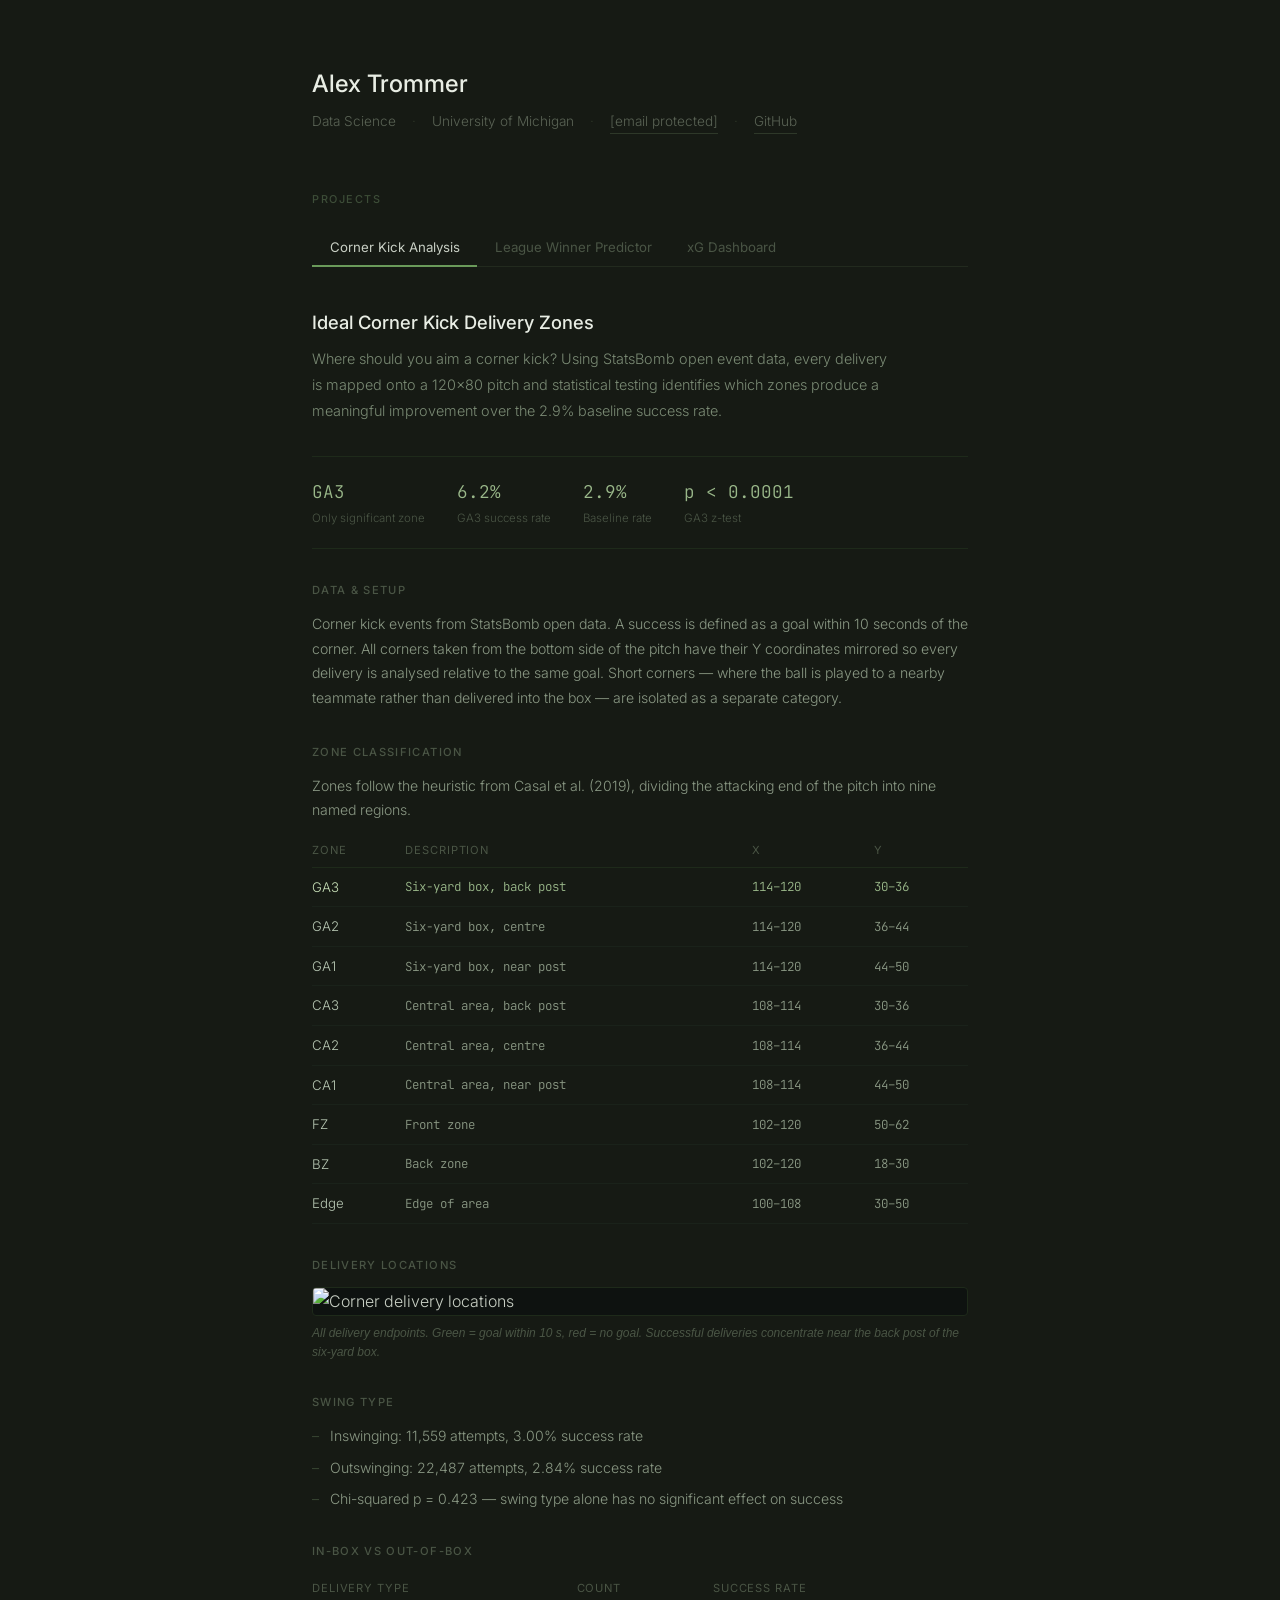
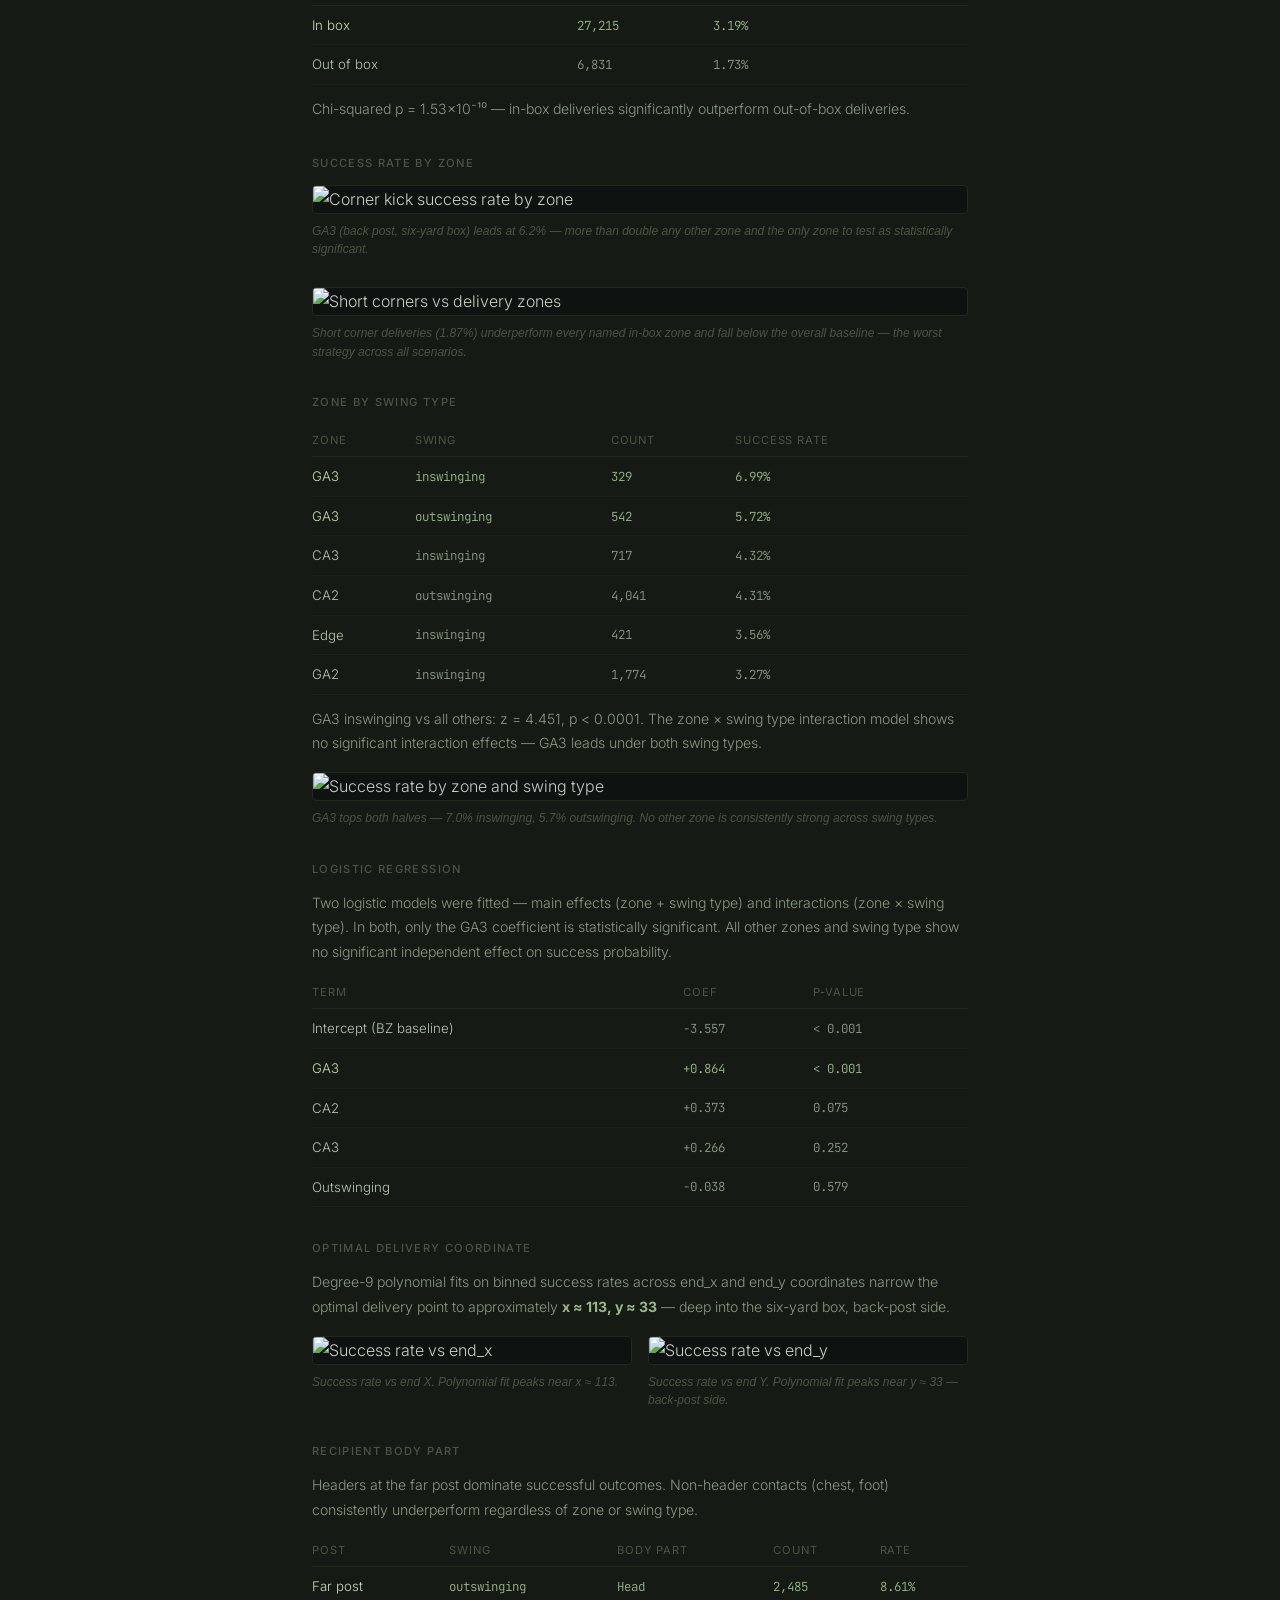
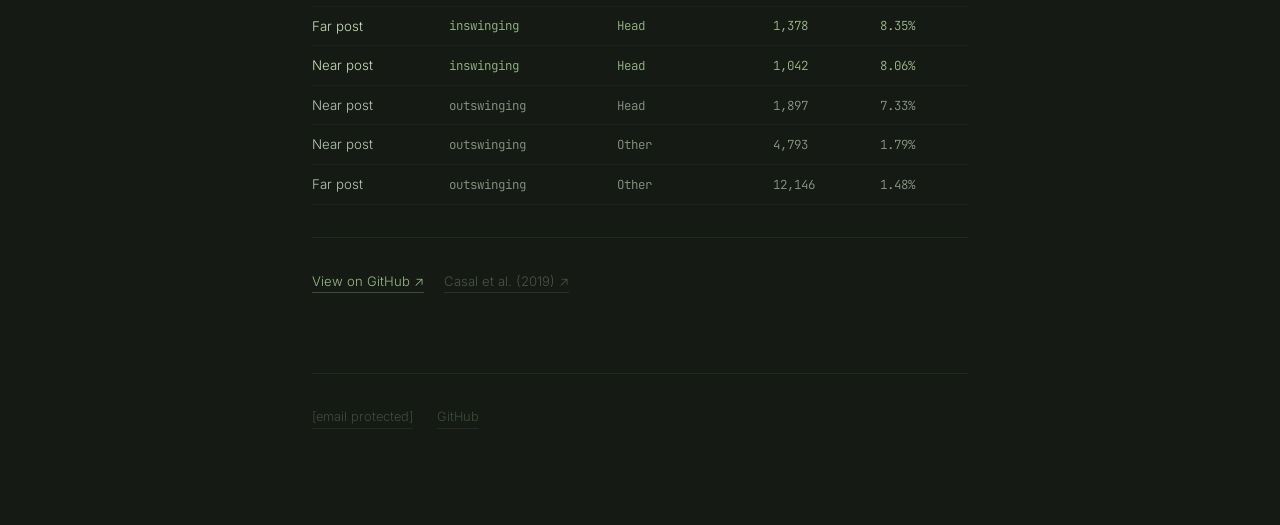
==== commit 1944f83f: "Change subtitle from 'Sports Analytics' to 'Data Science'" ====
--- a/index.html
+++ b/index.html
@@ -266,7 +266,7 @@
   <header>
     <h1>Alex Trommer</h1>
     <div class="subtitle">
-      <span>Sports Analytics</span>
+      <span>Data Science</span>
       <span class="dot">·</span>
       <span>University of Michigan</span>
       <span class="dot">·</span>
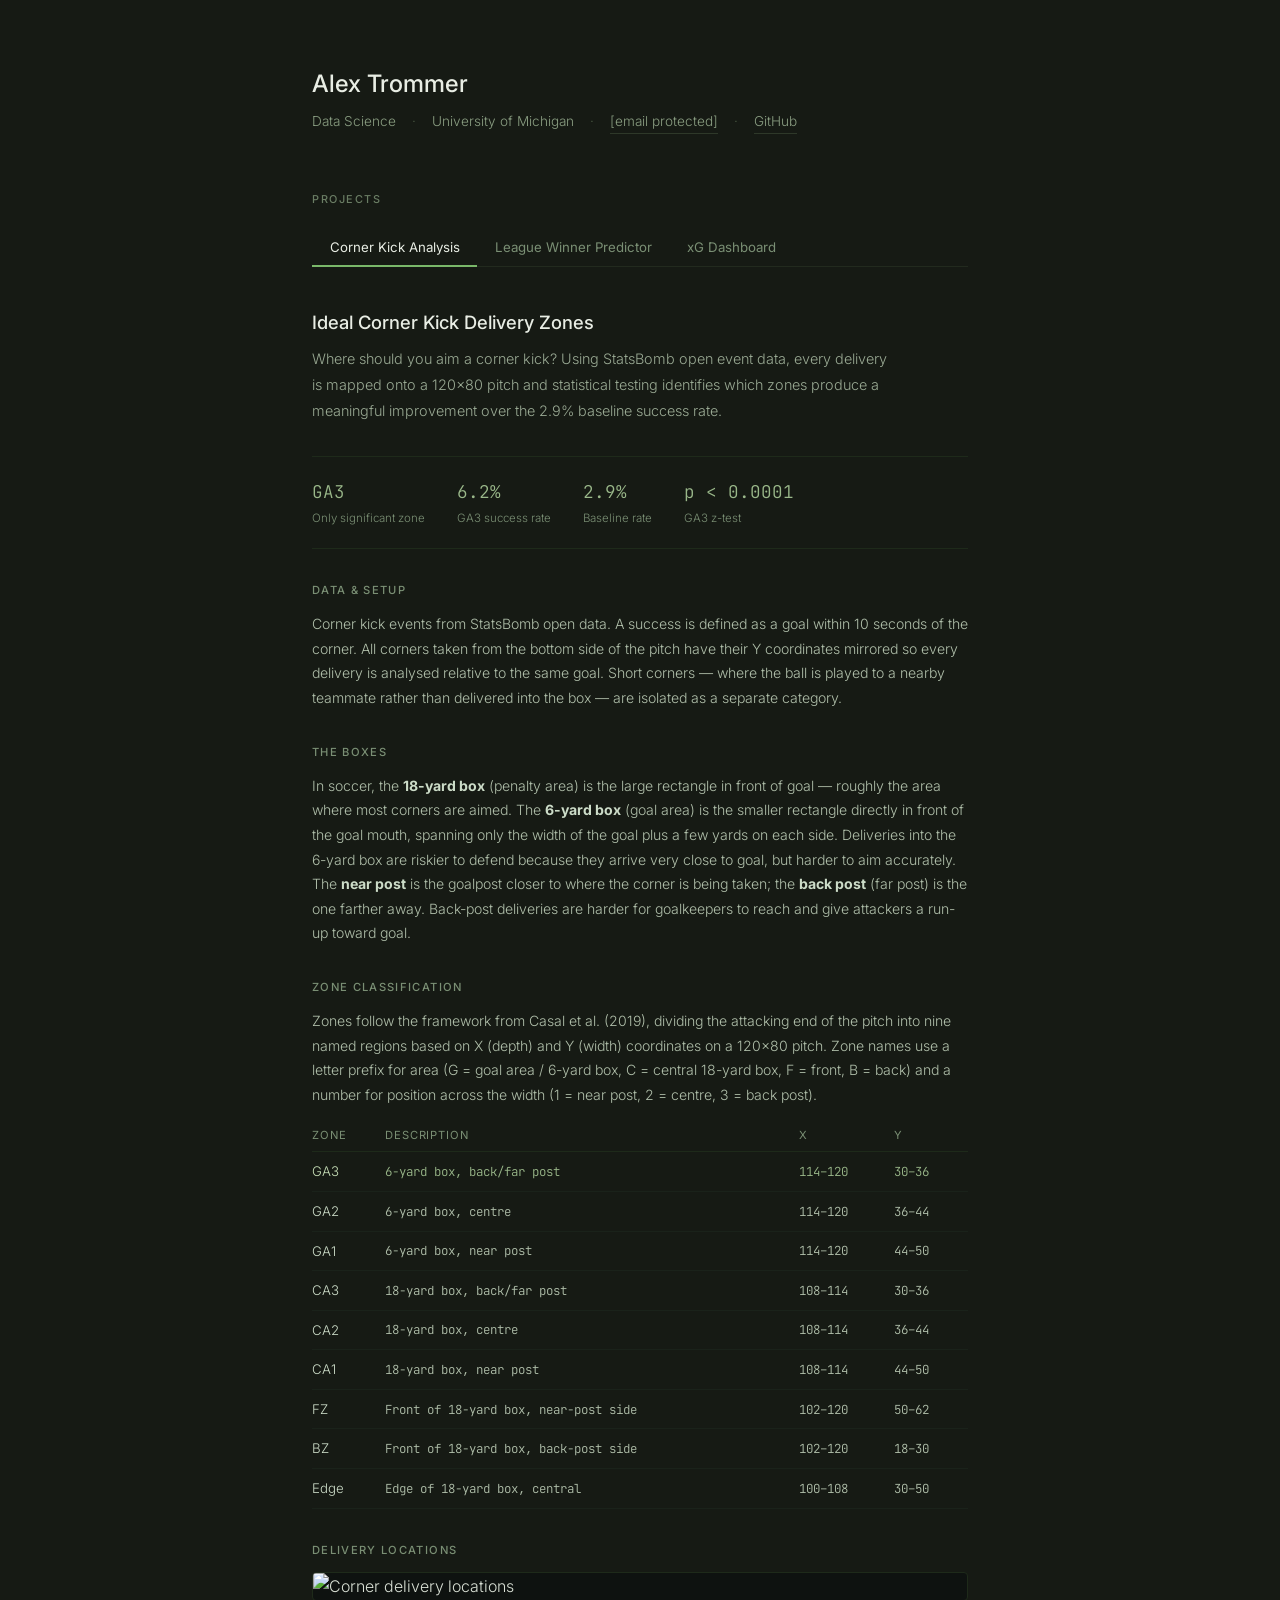
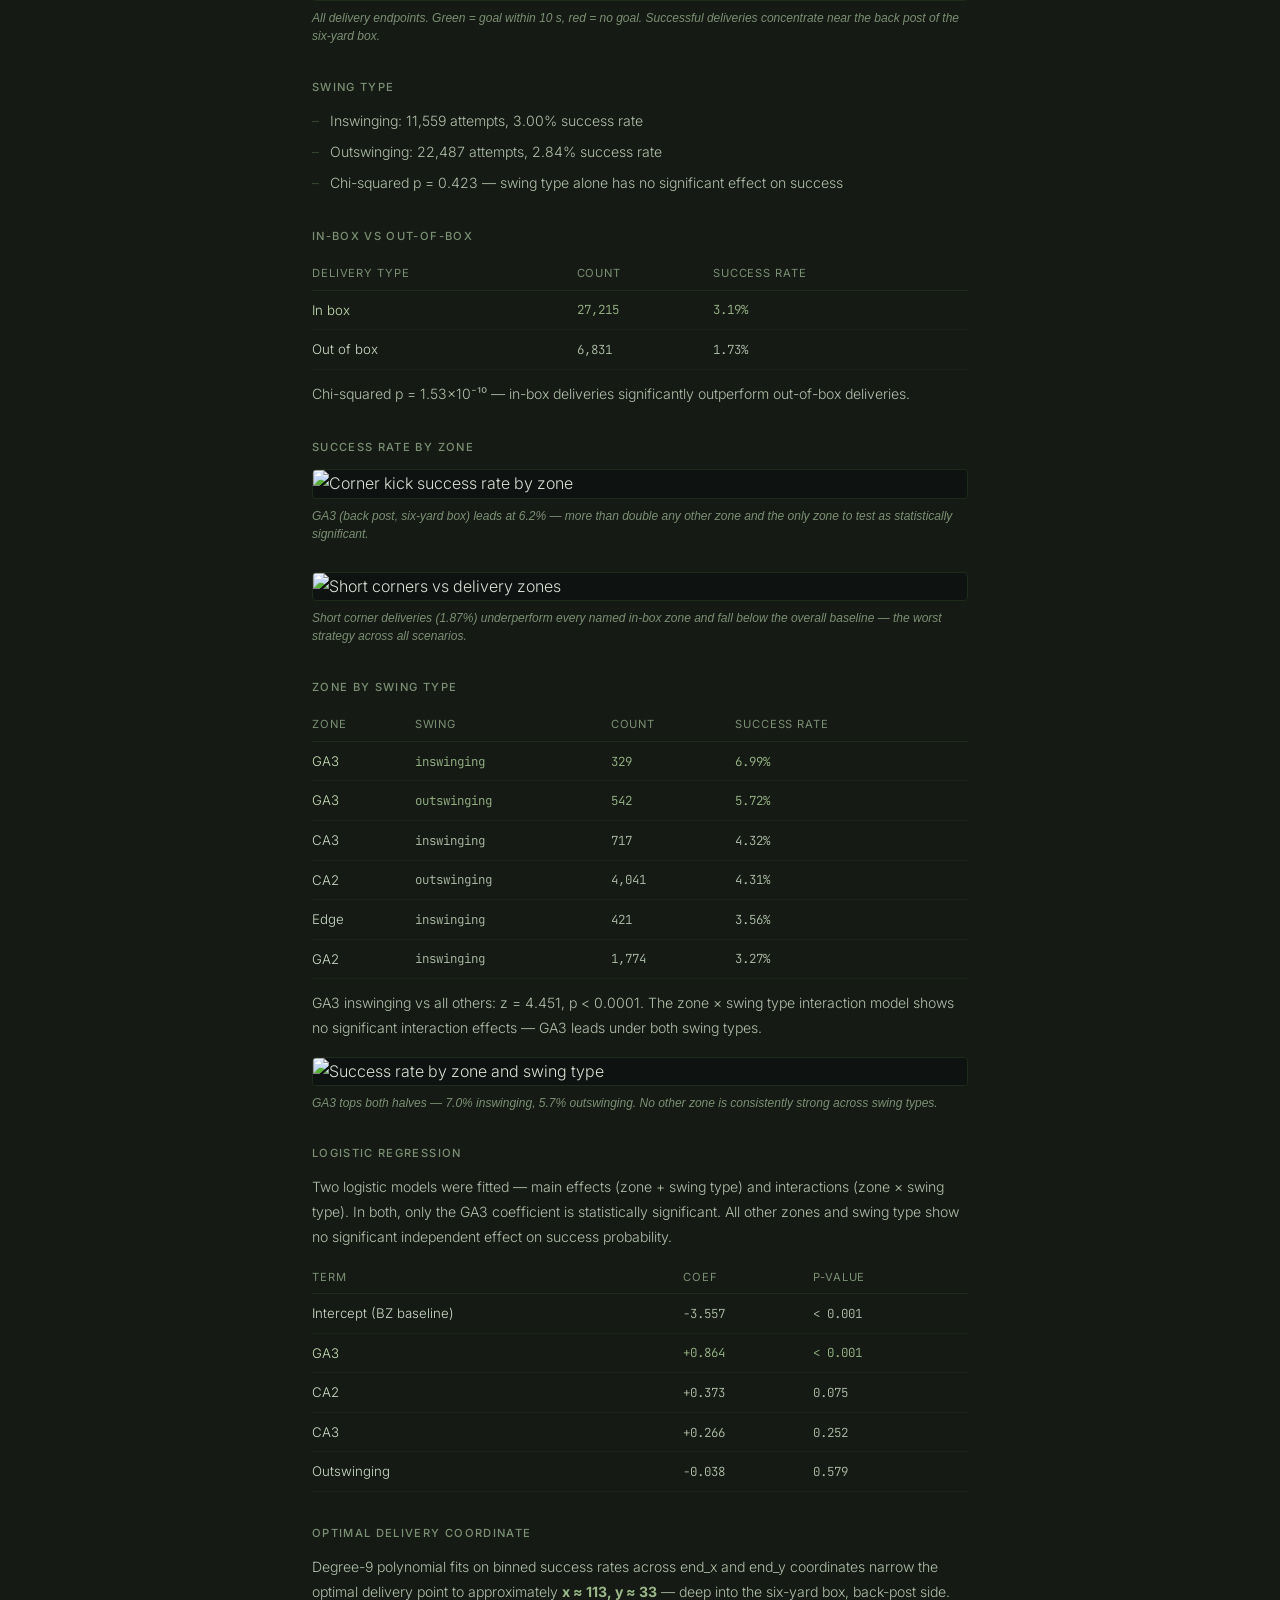
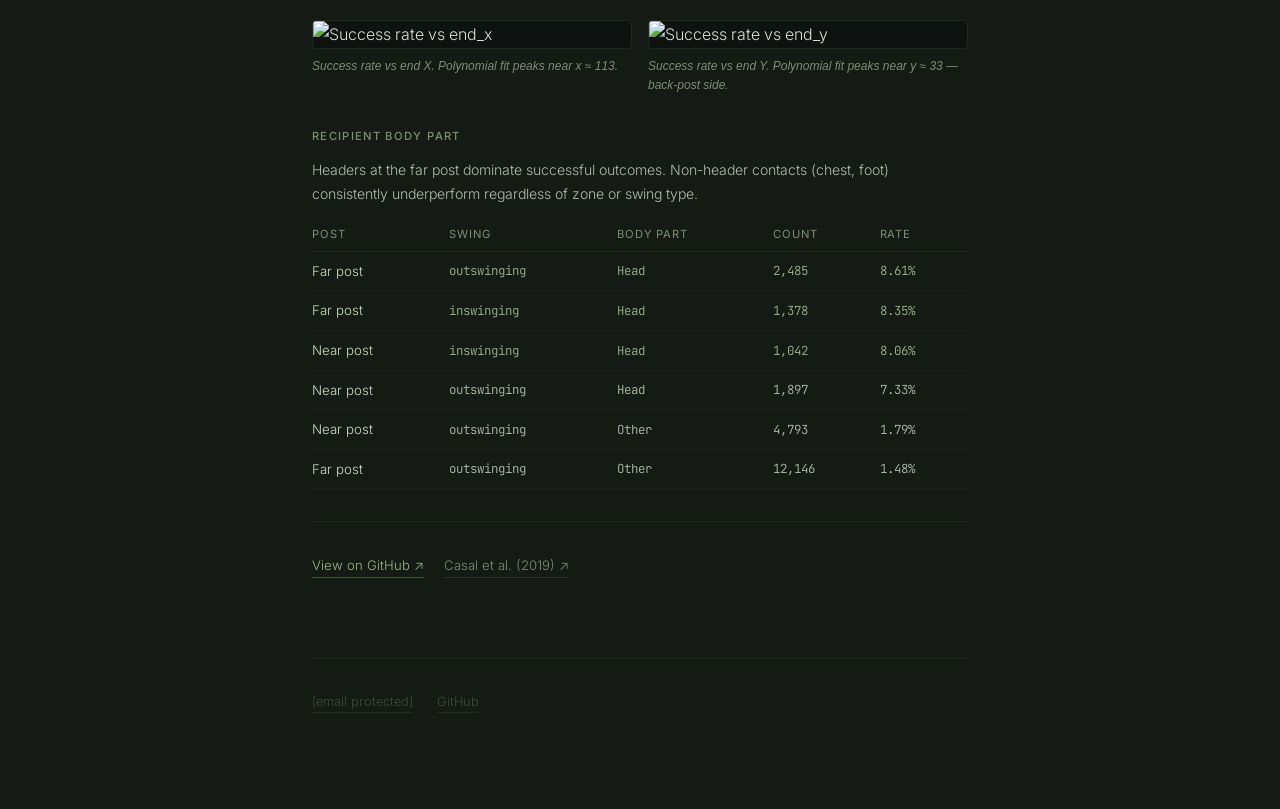
==== commit 58d432b9: "FIX #2" ====
--- a/index.html
+++ b/index.html
@@ -13,7 +13,7 @@
       font-family: 'Inter', sans-serif;
       font-weight: 300;
       background: #161a14;
-      color: #c8cfc4;
+      color: #d8dfd4;
       max-width: 720px;
       margin: 0 auto;
       padding: 4rem 2rem 6rem;
@@ -33,7 +33,7 @@
 
     .subtitle {
       font-size: 0.85rem;
-      color: #5a6355;
+      color: #8a9e82;
       display: flex;
       flex-wrap: wrap;
       gap: 0.5rem 1rem;
@@ -41,20 +41,20 @@
     }
 
     .subtitle a {
-      color: #5a6355;
+      color: #8a9e82;
       text-decoration: none;
       border-bottom: 1px solid #2e3829;
       transition: color 0.15s, border-color 0.15s;
     }
     .subtitle a:hover { color: #a8b8a0; border-color: #a8b8a0; }
-    .dot { color: #2e3829; }
+    .dot { color: #4a5a44; }
 
     .section-label {
       font-size: 0.68rem;
       font-weight: 500;
       letter-spacing: 0.14em;
       text-transform: uppercase;
-      color: #3d4d38;
+      color: #6a7d64;
       margin-bottom: 1.25rem;
     }
 
@@ -73,7 +73,7 @@
       font-family: 'Inter', sans-serif;
       font-size: 0.83rem;
       font-weight: 400;
-      color: #4a5545;
+      color: #7a8f74;
       cursor: pointer;
       margin-bottom: -1px;
       transition: color 0.15s, border-color 0.15s;
@@ -81,7 +81,7 @@
     }
 
     .tab-btn:hover { color: #a8b8a0; }
-    .tab-btn.active { color: #c8cfc4; border-bottom-color: #6a9a5a; }
+    .tab-btn.active { color: #e8ede4; border-bottom-color: #7ab86a; }
 
     .tab-panel { display: none; padding-top: 2.5rem; }
     .tab-panel.active { display: block; }
@@ -95,7 +95,7 @@
 
     .project-lead {
       font-size: 0.9rem;
-      color: #7a8a74;
+      color: #9aaa94;
       margin-bottom: 2rem;
       max-width: 580px;
       line-height: 1.8;
@@ -120,7 +120,7 @@
 
     .stat-label {
       font-size: 0.72rem;
-      color: #4a5545;
+      color: #7a8f74;
       display: block;
       margin-top: 0.1rem;
     }
@@ -132,13 +132,13 @@
       font-weight: 500;
       letter-spacing: 0.12em;
       text-transform: uppercase;
-      color: #4a5545;
+      color: #7a8f74;
       margin-bottom: 0.75rem;
     }
 
     .body-section p {
       font-size: 0.88rem;
-      color: #8a9884;
+      color: #b0bfaa;
       line-height: 1.75;
     }
 
@@ -146,7 +146,7 @@
 
     .body-section li {
       font-size: 0.88rem;
-      color: #8a9884;
+      color: #b0bfaa;
       padding-left: 1.1rem;
       position: relative;
       line-height: 1.65;
@@ -159,7 +159,7 @@
     th {
       text-align: left;
       font-weight: 400;
-      color: #4a5545;
+      color: #7a8f74;
       font-size: 0.7rem;
       letter-spacing: 0.08em;
       text-transform: uppercase;
@@ -169,13 +169,13 @@
 
     td {
       padding: 0.5rem 0.75rem 0.5rem 0;
-      color: #8a9884;
+      color: #b0bfaa;
       border-bottom: 1px solid #1a221a;
       font-family: 'JetBrains Mono', monospace;
       font-size: 0.78rem;
     }
 
-    td:first-child { color: #b8c8b4; font-family: 'Inter', sans-serif; font-size: 0.83rem; }
+    td:first-child { color: #ccdcc8; font-family: 'Inter', sans-serif; font-size: 0.83rem; }
     .highlight-row td { color: #9ab88a; }
     .highlight-row td:first-child { color: #c8e0b8; }
 
@@ -208,7 +208,7 @@
 
     .plot-caption {
       font-size: 0.75rem;
-      color: #4a5545;
+      color: #7a8f74;
       font-style: italic;
       line-height: 1.55;
     }
@@ -239,8 +239,8 @@
       transition: color 0.15s, border-color 0.15s;
     }
     .project-links a:hover { color: #c8e0b8; border-color: #6a9a5a; }
-    .project-links a.muted { color: #4a5545; border-color: #2a322a; }
-    .project-links a.muted:hover { color: #7a8a74; border-color: #4a5545; }
+    .project-links a.muted { color: #7a8f74; border-color: #2a322a; }
+    .project-links a.muted:hover { color: #9aaa94; border-color: #7a8f74; }
 
     footer {
       margin-top: 5rem;
@@ -258,7 +258,7 @@
       border-bottom: 1px solid #222a1e;
       transition: color 0.15s;
     }
-    footer a:hover { color: #7a8a74; }
+    footer a:hover { color: #9aaa94; }
   </style>
 </head>
 <body>
@@ -287,7 +287,7 @@
   <!-- ── Tab 1: League Winner Predictor ── -->
   <div class="tab-panel" id="tab-league">
     <h2 class="project-title">League Winner Predictor</h2>
-    <p class="project-lead">A KNN classifier that predicts whether a forward's team won their domestic league, trained on 88,310 player-season records across seven European leagues and five seasons. Using only goals and shots on target as features, the model achieves 95.45% accuracy.</p>
+    <p class="project-lead">Each season, only one team wins each league — and their forwards tend to have significantly higher goal and shot counts than everyone else. This project trains a K-Nearest Neighbors (KNN) classifier to predict whether a given forward's team won the league that season, using only two features: goals scored and shots on target. Trained on 88,310 player-season records across seven European leagues and five seasons, the model achieves 95.45% accuracy.</p>
 
     <div class="stats">
       <div>
@@ -314,8 +314,8 @@
     </div>
 
     <div class="body-section">
-      <h3>The signal</h3>
-      <p>Winners and non-winners differ sharply in raw attacking output — large enough to drive a high-accuracy classifier with just two features.</p>
+      <h3>Why this works</h3>
+      <p>League-winning teams dominate possession and create more chances — so their forwards rack up noticeably more goals and shots than forwards on lower-finishing sides. This gap is large enough that a simple classifier can pick up on it reliably.</p>
       <table style="margin-top:0.75rem">
         <thead><tr><th>Group</th><th>Avg Goals</th><th>Avg Shots on Target</th></tr></thead>
         <tbody>
@@ -336,7 +336,7 @@
 
     <div class="body-section">
       <h3>Model</h3>
-      <p>A KNN pipeline with preprocessing and GridSearchCV over 25 neighbor values, 2 weight schemes, and 3 distance metrics (150 combinations, 5-fold CV).</p>
+      <p>KNN classifies each player by looking at the 11 most similar player-seasons in the training data (by goals and shots) and taking a majority vote on whether those neighbors' teams won the league. Hyperparameters were tuned via GridSearchCV across 150 combinations and 5-fold cross-validation.</p>
       <div class="code-block">
 <span class="key">Features:</span>     <span class="val">Shots On Target, Goals, Season (one-hot encoded)</span>
 <span class="key">Scaler:</span>      <span class="val">StandardScaler on numerical features</span>
@@ -361,8 +361,7 @@
     </div>
 
     <div class="project-links">
-      <a href="https://alextrommer.github.io/FootballStats/" target="_blank" rel="noopener">View project ↗</a>
-      <a href="https://github.com/AlexTrommer" target="_blank" rel="noopener" class="muted">GitHub ↗</a>
+      <a href="https://github.com/AlexTrommer/League-Winner-Predictor" target="_blank" rel="noopener" class="muted">GitHub ↗</a>
     </div>
   </div>
 
@@ -396,20 +395,25 @@
     </div>
 
     <div class="body-section">
+      <h3>The boxes</h3>
+      <p>In soccer, the <strong style="color:#ccdcc8">18-yard box</strong> (penalty area) is the large rectangle in front of goal — roughly the area where most corners are aimed. The <strong style="color:#ccdcc8">6-yard box</strong> (goal area) is the smaller rectangle directly in front of the goal mouth, spanning only the width of the goal plus a few yards on each side. Deliveries into the 6-yard box are riskier to defend because they arrive very close to goal, but harder to aim accurately. The <strong style="color:#ccdcc8">near post</strong> is the goalpost closer to where the corner is being taken; the <strong style="color:#ccdcc8">back post</strong> (far post) is the one farther away. Back-post deliveries are harder for goalkeepers to reach and give attackers a run-up toward goal.</p>
+    </div>
+
+    <div class="body-section">
       <h3>Zone classification</h3>
-      <p>Zones follow the heuristic from Casal et al. (2019), dividing the attacking end of the pitch into nine named regions.</p>
+      <p>Zones follow the framework from Casal et al. (2019), dividing the attacking end of the pitch into nine named regions based on X (depth) and Y (width) coordinates on a 120×80 pitch. Zone names use a letter prefix for area (G = goal area / 6-yard box, C = central 18-yard box, F = front, B = back) and a number for position across the width (1 = near post, 2 = centre, 3 = back post).</p>
       <table style="margin-top:0.75rem">
         <thead><tr><th>Zone</th><th>Description</th><th>X</th><th>Y</th></tr></thead>
         <tbody>
-          <tr class="highlight-row"><td>GA3</td><td>Six-yard box, back post</td><td>114–120</td><td>30–36</td></tr>
-          <tr><td>GA2</td><td>Six-yard box, centre</td><td>114–120</td><td>36–44</td></tr>
-          <tr><td>GA1</td><td>Six-yard box, near post</td><td>114–120</td><td>44–50</td></tr>
-          <tr><td>CA3</td><td>Central area, back post</td><td>108–114</td><td>30–36</td></tr>
-          <tr><td>CA2</td><td>Central area, centre</td><td>108–114</td><td>36–44</td></tr>
-          <tr><td>CA1</td><td>Central area, near post</td><td>108–114</td><td>44–50</td></tr>
-          <tr><td>FZ</td><td>Front zone</td><td>102–120</td><td>50–62</td></tr>
-          <tr><td>BZ</td><td>Back zone</td><td>102–120</td><td>18–30</td></tr>
-          <tr><td>Edge</td><td>Edge of area</td><td>100–108</td><td>30–50</td></tr>
+          <tr class="highlight-row"><td>GA3</td><td>6-yard box, back/far post</td><td>114–120</td><td>30–36</td></tr>
+          <tr><td>GA2</td><td>6-yard box, centre</td><td>114–120</td><td>36–44</td></tr>
+          <tr><td>GA1</td><td>6-yard box, near post</td><td>114–120</td><td>44–50</td></tr>
+          <tr><td>CA3</td><td>18-yard box, back/far post</td><td>108–114</td><td>30–36</td></tr>
+          <tr><td>CA2</td><td>18-yard box, centre</td><td>108–114</td><td>36–44</td></tr>
+          <tr><td>CA1</td><td>18-yard box, near post</td><td>108–114</td><td>44–50</td></tr>
+          <tr><td>FZ</td><td>Front of 18-yard box, near-post side</td><td>102–120</td><td>50–62</td></tr>
+          <tr><td>BZ</td><td>Front of 18-yard box, back-post side</td><td>102–120</td><td>18–30</td></tr>
+          <tr><td>Edge</td><td>Edge of 18-yard box, central</td><td>100–108</td><td>30–50</td></tr>
         </tbody>
       </table>
     </div>
@@ -553,16 +557,16 @@
       <table style="margin-top:0.75rem">
         <thead><tr><th>Model</th><th>Situations</th><th>Key features</th></tr></thead>
         <tbody>
-          <tr><td>OpenPlay</td><td>Open play, fast breaks</td><td>Distance, angle, fast_break proxy, throughball, rebound</td></tr>
-          <tr><td>FromCorner</td><td>Corner kicks</td><td>Header × distance, header × angle, centrality, weak-angle header</td></tr>
-          <tr><td>SetPiece</td><td>Free kicks (direct + indirect)</td><td>Distance, angle, shot type, no transition features</td></tr>
+          <tr><td>OpenPlay</td><td>Open play, counter-attacks</td><td>Distance, angle, counter-attack proxy, throughball, rebound</td></tr>
+          <tr><td>FromCorner</td><td>Corner kicks</td><td>Header interactions, centrality, weak-angle header</td></tr>
+          <tr><td>SetPiece</td><td>Direct &amp; indirect free kicks</td><td>Distance, angle, shot type</td></tr>
         </tbody>
       </table>
     </div>
 
     <div class="body-section">
       <h3>Features</h3>
-      <p>24 features across geometry, shot type flags, interaction terms, zone context, and proxy variables. The <code>fast_break</code> proxy approximates counter-attack context (last action = TakeOn, BallRecovery, or Throughball) since Understat tags counters as open play.</p>
+      <p>24 features across geometry (distance, angle, coordinates), shot type flags (header, foot, penalty), interaction terms, zone context, and proxy variables. Because Understat labels counter-attacks as open play, a <code>fast_break</code> proxy is engineered from the preceding action type to capture counter-attack context without direct tagging.</p>
     </div>
 
     <div class="body-section">
@@ -574,7 +578,7 @@
           <tr class="highlight-row"><td>Brier score</td><td>0.074</td><td>0.072</td></tr>
         </tbody>
       </table>
-      <p style="margin-top:0.75rem">The gap vs Understat is largely attributable to freeze-frame data — defender positions at the moment of the shot — which Understat doesn't expose via their API.</p>
+      <p style="margin-top:0.75rem">The small gap vs Understat is expected — commercial models incorporate freeze-frame data (exact defender positions at the moment of the shot) which Understat does not expose via their public API.</p>
     </div>
 
     <div class="project-links">
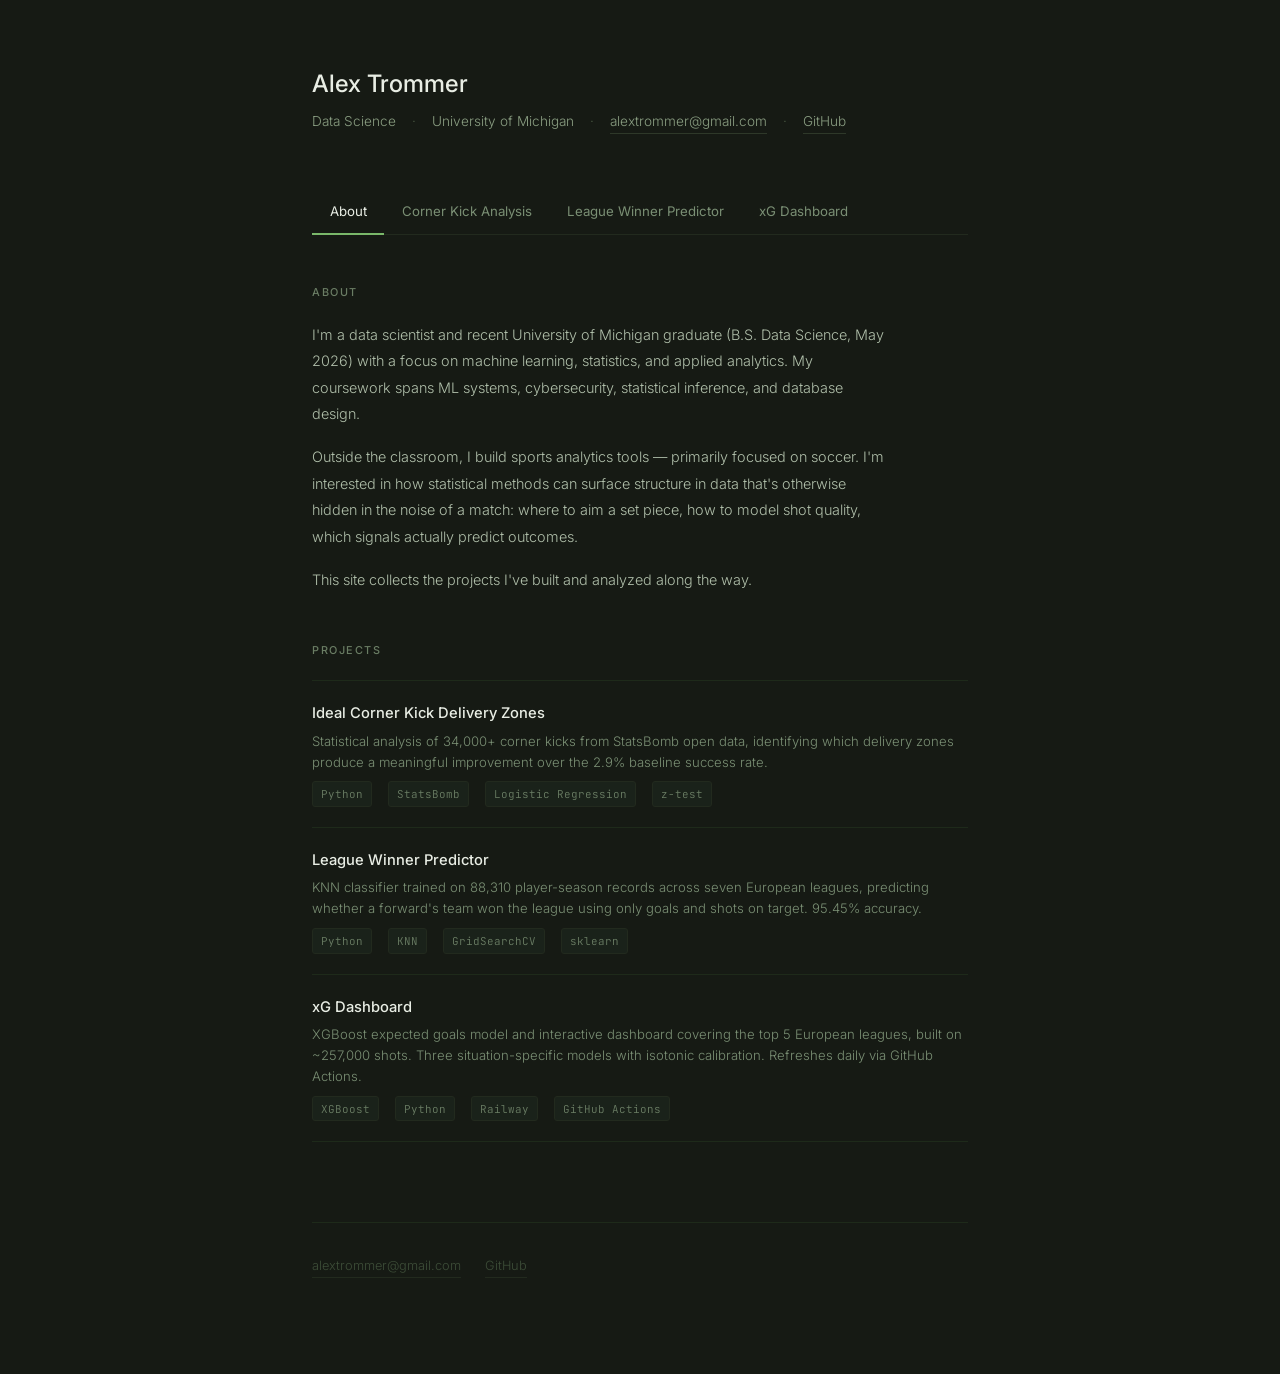
==== commit 1bf15753: "Restructured page" ====
--- a/index.html
+++ b/index.html
@@ -6,260 +6,7 @@
   <title>Alex Trommer</title>
   <link rel="preconnect" href="https://fonts.googleapis.com" />
   <link href="https://fonts.googleapis.com/css2?family=Inter:wght@300;400;500&family=JetBrains+Mono:wght@400&display=swap" rel="stylesheet" />
-  <style>
-    *, *::before, *::after { box-sizing: border-box; margin: 0; padding: 0; }
-
-    body {
-      font-family: 'Inter', sans-serif;
-      font-weight: 300;
-      background: #161a14;
-      color: #d8dfd4;
-      max-width: 720px;
-      margin: 0 auto;
-      padding: 4rem 2rem 6rem;
-      line-height: 1.7;
-    }
-
-    a { color: inherit; }
-
-    header { margin-bottom: 3.5rem; }
-
-    h1 {
-      font-size: 1.5rem;
-      font-weight: 500;
-      color: #e8ede4;
-      margin-bottom: 0.3rem;
-    }
-
-    .subtitle {
-      font-size: 0.85rem;
-      color: #8a9e82;
-      display: flex;
-      flex-wrap: wrap;
-      gap: 0.5rem 1rem;
-      align-items: center;
-    }
-
-    .subtitle a {
-      color: #8a9e82;
-      text-decoration: none;
-      border-bottom: 1px solid #2e3829;
-      transition: color 0.15s, border-color 0.15s;
-    }
-    .subtitle a:hover { color: #a8b8a0; border-color: #a8b8a0; }
-    .dot { color: #4a5a44; }
-
-    .section-label {
-      font-size: 0.68rem;
-      font-weight: 500;
-      letter-spacing: 0.14em;
-      text-transform: uppercase;
-      color: #6a7d64;
-      margin-bottom: 1.25rem;
-    }
-
-    .tabs {
-      display: flex;
-      border-bottom: 1px solid #222a1e;
-      margin-bottom: 0;
-      flex-wrap: wrap;
-    }
-
-    .tab-btn {
-      background: none;
-      border: none;
-      border-bottom: 2px solid transparent;
-      padding: 0.65rem 1.1rem;
-      font-family: 'Inter', sans-serif;
-      font-size: 0.83rem;
-      font-weight: 400;
-      color: #7a8f74;
-      cursor: pointer;
-      margin-bottom: -1px;
-      transition: color 0.15s, border-color 0.15s;
-      white-space: nowrap;
-    }
-
-    .tab-btn:hover { color: #a8b8a0; }
-    .tab-btn.active { color: #e8ede4; border-bottom-color: #7ab86a; }
-
-    .tab-panel { display: none; padding-top: 2.5rem; }
-    .tab-panel.active { display: block; }
-
-    .project-title {
-      font-size: 1.15rem;
-      font-weight: 500;
-      color: #e8ede4;
-      margin-bottom: 0.5rem;
-    }
-
-    .project-lead {
-      font-size: 0.9rem;
-      color: #9aaa94;
-      margin-bottom: 2rem;
-      max-width: 580px;
-      line-height: 1.8;
-    }
-
-    .stats {
-      display: flex;
-      gap: 2rem;
-      flex-wrap: wrap;
-      padding: 1.25rem 0;
-      border-top: 1px solid #1e2a1a;
-      border-bottom: 1px solid #1e2a1a;
-      margin-bottom: 2rem;
-    }
-
-    .stat-value {
-      font-family: 'JetBrains Mono', monospace;
-      font-size: 1.1rem;
-      color: #9ab88a;
-      display: block;
-    }
-
-    .stat-label {
-      font-size: 0.72rem;
-      color: #7a8f74;
-      display: block;
-      margin-top: 0.1rem;
-    }
-
-    .body-section { margin-bottom: 2rem; }
-
-    .body-section h3 {
-      font-size: 0.7rem;
-      font-weight: 500;
-      letter-spacing: 0.12em;
-      text-transform: uppercase;
-      color: #7a8f74;
-      margin-bottom: 0.75rem;
-    }
-
-    .body-section p {
-      font-size: 0.88rem;
-      color: #b0bfaa;
-      line-height: 1.75;
-    }
-
-    .body-section ul { list-style: none; display: flex; flex-direction: column; gap: 0.5rem; }
-
-    .body-section li {
-      font-size: 0.88rem;
-      color: #b0bfaa;
-      padding-left: 1.1rem;
-      position: relative;
-      line-height: 1.65;
-    }
-
-    .body-section li::before { content: '–'; position: absolute; left: 0; color: #3d4d38; }
-
-    table { width: 100%; border-collapse: collapse; font-size: 0.83rem; margin-top: 0.5rem; }
-
-    th {
-      text-align: left;
-      font-weight: 400;
-      color: #7a8f74;
-      font-size: 0.7rem;
-      letter-spacing: 0.08em;
-      text-transform: uppercase;
-      padding: 0.4rem 0.75rem 0.4rem 0;
-      border-bottom: 1px solid #1e2a1a;
-    }
-
-    td {
-      padding: 0.5rem 0.75rem 0.5rem 0;
-      color: #b0bfaa;
-      border-bottom: 1px solid #1a221a;
-      font-family: 'JetBrains Mono', monospace;
-      font-size: 0.78rem;
-    }
-
-    td:first-child { color: #ccdcc8; font-family: 'Inter', sans-serif; font-size: 0.83rem; }
-    .highlight-row td { color: #9ab88a; }
-    .highlight-row td:first-child { color: #c8e0b8; }
-
-    .code-block {
-      background: #0e1210;
-      border: 1px solid #1e2a1a;
-      border-radius: 4px;
-      padding: 1rem 1.25rem;
-      font-family: 'JetBrains Mono', monospace;
-      font-size: 0.76rem;
-      color: #7a9870;
-      line-height: 1.7;
-      overflow-x: auto;
-      margin-top: 0.5rem;
-    }
-
-    .code-block .key { color: #9ab88a; }
-    .code-block .val { color: #c8e0b8; }
-
-    .plot-grid { display: flex; flex-direction: column; gap: 1.75rem; margin-top: 0.5rem; }
-
-    .plot-item { display: flex; flex-direction: column; gap: 0.5rem; }
-
-    .plot-item img {
-      width: 100%;
-      border-radius: 4px;
-      border: 1px solid #1e2a1a;
-      background: #0e1210;
-    }
-
-    .plot-caption {
-      font-size: 0.75rem;
-      color: #7a8f74;
-      font-style: italic;
-      line-height: 1.55;
-    }
-
-    .plot-row {
-      display: grid;
-      grid-template-columns: 1fr 1fr;
-      gap: 1rem;
-      margin-top: 1rem;
-    }
-
-    @media (max-width: 500px) { .plot-row { grid-template-columns: 1fr; } }
-
-    .project-links {
-      display: flex;
-      gap: 1.25rem;
-      padding-top: 2rem;
-      border-top: 1px solid #1e2a1a;
-      flex-wrap: wrap;
-      margin-top: 2rem;
-    }
-
-    .project-links a {
-      font-size: 0.82rem;
-      color: #9ab88a;
-      text-decoration: none;
-      border-bottom: 1px solid #3a5030;
-      transition: color 0.15s, border-color 0.15s;
-    }
-    .project-links a:hover { color: #c8e0b8; border-color: #6a9a5a; }
-    .project-links a.muted { color: #7a8f74; border-color: #2a322a; }
-    .project-links a.muted:hover { color: #9aaa94; border-color: #7a8f74; }
-
-    footer {
-      margin-top: 5rem;
-      padding-top: 2rem;
-      border-top: 1px solid #1e2a1a;
-      font-size: 0.8rem;
-      color: #3d4d38;
-      display: flex;
-      gap: 1.5rem;
-    }
-
-    footer a {
-      color: #3d4d38;
-      text-decoration: none;
-      border-bottom: 1px solid #222a1e;
-      transition: color 0.15s;
-    }
-    footer a:hover { color: #9aaa94; }
-  </style>
+  <link rel="stylesheet" href="style.css" />
 </head>
 <body>
 
@@ -270,334 +17,70 @@
       <span class="dot">·</span>
       <span>University of Michigan</span>
       <span class="dot">·</span>
-      <a href="/cdn-cgi/l/email-protection#dcbda8aeb3b1b1b9ae9ca9b1b5bfb4f2b9b8a9"><span class="__cf_email__" data-cfemail="c8a9bcbaa7a5a5adba88bda5a1aba0e6adacbd">[email&#160;protected]</span></a>
+      <a href="mailto:alextrommer@gmail.com">alextrommer@gmail.com</a>
       <span class="dot">·</span>
       <a href="https://github.com/AlexTrommer" target="_blank" rel="noopener">GitHub</a>
     </div>
   </header>
 
+  <nav>
+    <a href="index.html" class="nav-link active">About</a>
+    <a href="corners.html" class="nav-link">Corner Kick Analysis</a>
+    <a href="league.html" class="nav-link">League Winner Predictor</a>
+    <a href="xg.html" class="nav-link">xG Dashboard</a>
+  </nav>
+
+  <p class="section-label">About</p>
+
+  <div class="about-text">
+    <p>I'm a data scientist and recent University of Michigan graduate (B.S. Data Science, May 2026) with a focus on machine learning, statistics, and applied analytics. My coursework spans ML systems, cybersecurity, statistical inference, and database design.</p>
+    <p>Outside the classroom, I build sports analytics tools — primarily focused on soccer. I'm interested in how statistical methods can surface structure in data that's otherwise hidden in the noise of a match: where to aim a set piece, how to model shot quality, which signals actually predict outcomes.</p>
+    <p>This site collects the projects I've built and analyzed along the way.</p>
+  </div>
+
   <p class="section-label">Projects</p>
 
-  <div class="tabs">
-    <button class="tab-btn active" onclick="switchTab('corners', this)">Corner Kick Analysis</button>
-    <button class="tab-btn" onclick="switchTab('league', this)">League Winner Predictor</button>
-    <button class="tab-btn" onclick="switchTab('xg', this)">xG Dashboard</button>
-  </div>
+  <div class="project-index">
 
-  <!-- ── Tab 1: League Winner Predictor ── -->
-  <div class="tab-panel" id="tab-league">
-    <h2 class="project-title">League Winner Predictor</h2>
-    <p class="project-lead">Each season, only one team wins each league — and their forwards tend to have significantly higher goal and shot counts than everyone else. This project trains a K-Nearest Neighbors (KNN) classifier to predict whether a given forward's team won the league that season, using only two features: goals scored and shots on target. Trained on 88,310 player-season records across seven European leagues and five seasons, the model achieves 95.45% accuracy.</p>
+    <a href="corners.html" class="project-card">
+      <span class="project-card-title">Ideal Corner Kick Delivery Zones</span>
+      <span class="project-card-desc">Statistical analysis of 34,000+ corner kicks from StatsBomb open data, identifying which delivery zones produce a meaningful improvement over the 2.9% baseline success rate.</span>
+      <div class="project-card-meta">
+        <span class="tag">Python</span>
+        <span class="tag">StatsBomb</span>
+        <span class="tag">Logistic Regression</span>
+        <span class="tag">z-test</span>
+      </div>
+    </a>
 
-    <div class="stats">
-      <div>
-        <span class="stat-value">95.45%</span>
-        <span class="stat-label">Final accuracy</span>
+    <a href="league.html" class="project-card">
+      <span class="project-card-title">League Winner Predictor</span>
+      <span class="project-card-desc">KNN classifier trained on 88,310 player-season records across seven European leagues, predicting whether a forward's team won the league using only goals and shots on target. 95.45% accuracy.</span>
+      <div class="project-card-meta">
+        <span class="tag">Python</span>
+        <span class="tag">KNN</span>
+        <span class="tag">GridSearchCV</span>
+        <span class="tag">sklearn</span>
       </div>
-      <div>
-        <span class="stat-value">94.35%</span>
-        <span class="stat-label">Baseline accuracy</span>
+    </a>
+
+    <a href="xg.html" class="project-card">
+      <span class="project-card-title">xG Dashboard</span>
+      <span class="project-card-desc">XGBoost expected goals model and interactive dashboard covering the top 5 European leagues, built on ~257,000 shots. Three situation-specific models with isotonic calibration. Refreshes daily via GitHub Actions.</span>
+      <div class="project-card-meta">
+        <span class="tag">XGBoost</span>
+        <span class="tag">Python</span>
+        <span class="tag">Railway</span>
+        <span class="tag">GitHub Actions</span>
       </div>
-      <div>
-        <span class="stat-value">88,310</span>
-        <span class="stat-label">Player-season records</span>
-      </div>
-      <div>
-        <span class="stat-value">7</span>
-        <span class="stat-label">Leagues · 5 seasons</span>
-      </div>
-    </div>
+    </a>
 
-    <div class="body-section">
-      <h3>Dataset</h3>
-      <p>Player-season records from the Premier League, La Liga, Serie A, Bundesliga, Ligue 1, Eredivisie, and Primeira Liga. The model is restricted to forwards with at least five 90-minute appearances, where the goal-scoring signal is strongest. The 2019–20 season is excluded due to the Eredivisie being suspended mid-season.</p>
-    </div>
-
-    <div class="body-section">
-      <h3>Why this works</h3>
-      <p>League-winning teams dominate possession and create more chances — so their forwards rack up noticeably more goals and shots than forwards on lower-finishing sides. This gap is large enough that a simple classifier can pick up on it reliably.</p>
-      <table style="margin-top:0.75rem">
-        <thead><tr><th>Group</th><th>Avg Goals</th><th>Avg Shots on Target</th></tr></thead>
-        <tbody>
-          <tr><td>Non-winners</td><td>6.60</td><td>16.96</td></tr>
-          <tr class="highlight-row"><td>Winners</td><td>13.59</td><td>29.37</td></tr>
-        </tbody>
-      </table>
-    </div>
-
-    <div class="body-section">
-      <h3>Data cleaning</h3>
-      <ul>
-        <li>Missing goals filled with 0; mislabelled columns corrected; squad-total rows removed</li>
-        <li>Records with goals but zero shots on target — indicating missing data rather than true zeros — imputed using a linear regression model fitted per league</li>
-        <li>Primeira Liga had the most affected rows (452), followed by Ligue 1 (61)</li>
-      </ul>
-    </div>
-
-    <div class="body-section">
-      <h3>Model</h3>
-      <p>KNN classifies each player by looking at the 11 most similar player-seasons in the training data (by goals and shots) and taking a majority vote on whether those neighbors' teams won the league. Hyperparameters were tuned via GridSearchCV across 150 combinations and 5-fold cross-validation.</p>
-      <div class="code-block">
-<span class="key">Features:</span>     <span class="val">Shots On Target, Goals, Season (one-hot encoded)</span>
-<span class="key">Scaler:</span>      <span class="val">StandardScaler on numerical features</span>
-<span class="key">Search:</span>      <span class="val">GridSearchCV — 5-fold CV, accuracy scoring</span>
-
-<span class="key">Best params:</span>
-  <span class="key">n_neighbors</span>  <span class="val">11</span>
-  <span class="key">metric</span>       <span class="val">euclidean</span>
-  <span class="key">weights</span>      <span class="val">uniform</span>
-  <span class="key">CV score</span>     <span class="val">0.9545</span>
-      </div>
-    </div>
-
-    <div class="body-section">
-      <h3>Key findings</h3>
-      <ul>
-        <li>Baseline (goals + shots on target only) already achieved 94.35% — reflecting how cleanly elite forwards separate from the rest of the distribution</li>
-        <li>Adding one-hot encoding on season pushed accuracy to 95.45% — year-to-year variation in league competitiveness is a meaningful signal</li>
-        <li>Optimal k=11 suggests the decision boundary benefits from moderate smoothing; lower k values overfit the noisy periphery of each class</li>
-        <li>Euclidean distance with uniform weights outperformed distance-weighted variants, indicating the feature space is well-conditioned after normalization</li>
-      </ul>
-    </div>
-
-    <div class="project-links">
-      <a href="https://github.com/AlexTrommer/League-Winner-Predictor" target="_blank" rel="noopener" class="muted">GitHub ↗</a>
-    </div>
-  </div>
-
-  <!-- ── Tab 2: Corner Kick Analysis ── -->
-  <div class="tab-panel active" id="tab-corners">
-    <h2 class="project-title">Ideal Corner Kick Delivery Zones</h2>
-    <p class="project-lead">Where should you aim a corner kick? Using StatsBomb open event data, every delivery is mapped onto a 120×80 pitch and statistical testing identifies which zones produce a meaningful improvement over the 2.9% baseline success rate.</p>
-
-    <div class="stats">
-      <div>
-        <span class="stat-value">GA3</span>
-        <span class="stat-label">Only significant zone</span>
-      </div>
-      <div>
-        <span class="stat-value">6.2%</span>
-        <span class="stat-label">GA3 success rate</span>
-      </div>
-      <div>
-        <span class="stat-value">2.9%</span>
-        <span class="stat-label">Baseline rate</span>
-      </div>
-      <div>
-        <span class="stat-value">p &lt; 0.0001</span>
-        <span class="stat-label">GA3 z-test</span>
-      </div>
-    </div>
-
-    <div class="body-section">
-      <h3>Data & setup</h3>
-      <p>Corner kick events from StatsBomb open data. A success is defined as a goal within 10 seconds of the corner. All corners taken from the bottom side of the pitch have their Y coordinates mirrored so every delivery is analysed relative to the same goal. Short corners — where the ball is played to a nearby teammate rather than delivered into the box — are isolated as a separate category.</p>
-    </div>
-
-    <div class="body-section">
-      <h3>The boxes</h3>
-      <p>In soccer, the <strong style="color:#ccdcc8">18-yard box</strong> (penalty area) is the large rectangle in front of goal — roughly the area where most corners are aimed. The <strong style="color:#ccdcc8">6-yard box</strong> (goal area) is the smaller rectangle directly in front of the goal mouth, spanning only the width of the goal plus a few yards on each side. Deliveries into the 6-yard box are riskier to defend because they arrive very close to goal, but harder to aim accurately. The <strong style="color:#ccdcc8">near post</strong> is the goalpost closer to where the corner is being taken; the <strong style="color:#ccdcc8">back post</strong> (far post) is the one farther away. Back-post deliveries are harder for goalkeepers to reach and give attackers a run-up toward goal.</p>
-    </div>
-
-    <div class="body-section">
-      <h3>Zone classification</h3>
-      <p>Zones follow the framework from Casal et al. (2019), dividing the attacking end of the pitch into nine named regions based on X (depth) and Y (width) coordinates on a 120×80 pitch. Zone names use a letter prefix for area (G = goal area / 6-yard box, C = central 18-yard box, F = front, B = back) and a number for position across the width (1 = near post, 2 = centre, 3 = back post).</p>
-      <table style="margin-top:0.75rem">
-        <thead><tr><th>Zone</th><th>Description</th><th>X</th><th>Y</th></tr></thead>
-        <tbody>
-          <tr class="highlight-row"><td>GA3</td><td>6-yard box, back/far post</td><td>114–120</td><td>30–36</td></tr>
-          <tr><td>GA2</td><td>6-yard box, centre</td><td>114–120</td><td>36–44</td></tr>
-          <tr><td>GA1</td><td>6-yard box, near post</td><td>114–120</td><td>44–50</td></tr>
-          <tr><td>CA3</td><td>18-yard box, back/far post</td><td>108–114</td><td>30–36</td></tr>
-          <tr><td>CA2</td><td>18-yard box, centre</td><td>108–114</td><td>36–44</td></tr>
-          <tr><td>CA1</td><td>18-yard box, near post</td><td>108–114</td><td>44–50</td></tr>
-          <tr><td>FZ</td><td>Front of 18-yard box, near-post side</td><td>102–120</td><td>50–62</td></tr>
-          <tr><td>BZ</td><td>Front of 18-yard box, back-post side</td><td>102–120</td><td>18–30</td></tr>
-          <tr><td>Edge</td><td>Edge of 18-yard box, central</td><td>100–108</td><td>30–50</td></tr>
-        </tbody>
-      </table>
-    </div>
-
-    <div class="body-section">
-      <h3>Delivery locations</h3>
-      <div class="plot-grid">
-        <div class="plot-item">
-          <img src="https://raw.githubusercontent.com/AlexTrommer/ideal_corner_kicks/main/plots/delivery_scatter.png" alt="Corner delivery locations" loading="lazy" />
-          <span class="plot-caption">All delivery endpoints. Green = goal within 10 s, red = no goal. Successful deliveries concentrate near the back post of the six-yard box.</span>
-        </div>
-      </div>
-    </div>
-
-    <div class="body-section">
-      <h3>Swing type</h3>
-      <ul>
-        <li>Inswinging: 11,559 attempts, 3.00% success rate</li>
-        <li>Outswinging: 22,487 attempts, 2.84% success rate</li>
-        <li>Chi-squared p = 0.423 — swing type alone has no significant effect on success</li>
-      </ul>
-    </div>
-
-    <div class="body-section">
-      <h3>In-box vs out-of-box</h3>
-      <table style="margin-top:0.5rem">
-        <thead><tr><th>Delivery type</th><th>Count</th><th>Success rate</th></tr></thead>
-        <tbody>
-          <tr class="highlight-row"><td>In box</td><td>27,215</td><td>3.19%</td></tr>
-          <tr><td>Out of box</td><td>6,831</td><td>1.73%</td></tr>
-        </tbody>
-      </table>
-      <p style="margin-top:0.75rem">Chi-squared p = 1.53×10⁻¹⁰ — in-box deliveries significantly outperform out-of-box deliveries.</p>
-    </div>
-
-    <div class="body-section">
-      <h3>Success rate by zone</h3>
-      <div class="plot-grid">
-        <div class="plot-item">
-          <img src="https://raw.githubusercontent.com/AlexTrommer/ideal_corner_kicks/main/plots/zone_heatmap.png" alt="Corner kick success rate by zone" loading="lazy" />
-          <span class="plot-caption">GA3 (back post, six-yard box) leads at 6.2% — more than double any other zone and the only zone to test as statistically significant.</span>
-        </div>
-        <div class="plot-item">
-          <img src="https://raw.githubusercontent.com/AlexTrommer/ideal_corner_kicks/main/plots/short_vs_zones.png" alt="Short corners vs delivery zones" loading="lazy" />
-          <span class="plot-caption">Short corner deliveries (1.87%) underperform every named in-box zone and fall below the overall baseline — the worst strategy across all scenarios.</span>
-        </div>
-      </div>
-    </div>
-
-    <div class="body-section">
-      <h3>Zone by swing type</h3>
-      <table style="margin-top:0.5rem">
-        <thead><tr><th>Zone</th><th>Swing</th><th>Count</th><th>Success rate</th></tr></thead>
-        <tbody>
-          <tr class="highlight-row"><td>GA3</td><td>inswinging</td><td>329</td><td>6.99%</td></tr>
-          <tr class="highlight-row"><td>GA3</td><td>outswinging</td><td>542</td><td>5.72%</td></tr>
-          <tr><td>CA3</td><td>inswinging</td><td>717</td><td>4.32%</td></tr>
-          <tr><td>CA2</td><td>outswinging</td><td>4,041</td><td>4.31%</td></tr>
-          <tr><td>Edge</td><td>inswinging</td><td>421</td><td>3.56%</td></tr>
-          <tr><td>GA2</td><td>inswinging</td><td>1,774</td><td>3.27%</td></tr>
-        </tbody>
-      </table>
-      <p style="margin-top:0.75rem">GA3 inswinging vs all others: z = 4.451, p &lt; 0.0001. The zone × swing type interaction model shows no significant interaction effects — GA3 leads under both swing types.</p>
-      <div class="plot-grid" style="margin-top:1rem">
-        <div class="plot-item">
-          <img src="https://raw.githubusercontent.com/AlexTrommer/ideal_corner_kicks/main/plots/swing_zone_heatmap.png" alt="Success rate by zone and swing type" loading="lazy" />
-          <span class="plot-caption">GA3 tops both halves — 7.0% inswinging, 5.7% outswinging. No other zone is consistently strong across swing types.</span>
-        </div>
-      </div>
-    </div>
-
-    <div class="body-section">
-      <h3>Logistic regression</h3>
-      <p>Two logistic models were fitted — main effects (zone + swing type) and interactions (zone × swing type). In both, only the GA3 coefficient is statistically significant. All other zones and swing type show no significant independent effect on success probability.</p>
-      <table style="margin-top:0.75rem">
-        <thead><tr><th>Term</th><th>Coef</th><th>p-value</th></tr></thead>
-        <tbody>
-          <tr><td>Intercept (BZ baseline)</td><td>−3.557</td><td>&lt; 0.001</td></tr>
-          <tr class="highlight-row"><td>GA3</td><td>+0.864</td><td>&lt; 0.001</td></tr>
-          <tr><td>CA2</td><td>+0.373</td><td>0.075</td></tr>
-          <tr><td>CA3</td><td>+0.266</td><td>0.252</td></tr>
-          <tr><td>Outswinging</td><td>−0.038</td><td>0.579</td></tr>
-        </tbody>
-      </table>
-    </div>
-
-    <div class="body-section">
-      <h3>Optimal delivery coordinate</h3>
-      <p>Degree-9 polynomial fits on binned success rates across end_x and end_y coordinates narrow the optimal delivery point to approximately <strong style="color:#9ab88a">x ≈ 113, y ≈ 33</strong> — deep into the six-yard box, back-post side.</p>
-      <div class="plot-row">
-        <div class="plot-item">
-          <img src="https://raw.githubusercontent.com/AlexTrommer/ideal_corner_kicks/main/plots/poly_end_x.png" alt="Success rate vs end_x" loading="lazy" />
-          <span class="plot-caption">Success rate vs end X. Polynomial fit peaks near x ≈ 113.</span>
-        </div>
-        <div class="plot-item">
-          <img src="https://raw.githubusercontent.com/AlexTrommer/ideal_corner_kicks/main/plots/poly_end_y.png" alt="Success rate vs end_y" loading="lazy" />
-          <span class="plot-caption">Success rate vs end Y. Polynomial fit peaks near y ≈ 33 — back-post side.</span>
-        </div>
-      </div>
-    </div>
-
-    <div class="body-section">
-      <h3>Recipient body part</h3>
-      <p>Headers at the far post dominate successful outcomes. Non-header contacts (chest, foot) consistently underperform regardless of zone or swing type.</p>
-      <table style="margin-top:0.75rem">
-        <thead><tr><th>Post</th><th>Swing</th><th>Body part</th><th>Count</th><th>Rate</th></tr></thead>
-        <tbody>
-          <tr class="highlight-row"><td>Far post</td><td>outswinging</td><td>Head</td><td>2,485</td><td>8.61%</td></tr>
-          <tr class="highlight-row"><td>Far post</td><td>inswinging</td><td>Head</td><td>1,378</td><td>8.35%</td></tr>
-          <tr class="highlight-row"><td>Near post</td><td>inswinging</td><td>Head</td><td>1,042</td><td>8.06%</td></tr>
-          <tr><td>Near post</td><td>outswinging</td><td>Head</td><td>1,897</td><td>7.33%</td></tr>
-          <tr><td>Near post</td><td>outswinging</td><td>Other</td><td>4,793</td><td>1.79%</td></tr>
-          <tr><td>Far post</td><td>outswinging</td><td>Other</td><td>12,146</td><td>1.48%</td></tr>
-        </tbody>
-      </table>
-    </div>
-
-    <div class="project-links">
-      <a href="https://github.com/AlexTrommer/ideal_corner_kicks" target="_blank" rel="noopener">View on GitHub ↗</a>
-      <a href="https://www.tandfonline.com/doi/full/10.1080/24748668.2019.1677329" target="_blank" rel="noopener" class="muted">Casal et al. (2019) ↗</a>
-    </div>
-  </div>
-
-
-  <!-- ── Tab 3: xG Dashboard ── -->
-  <div class="tab-panel" id="tab-xg">
-    <h2 class="project-title">xG Dashboard</h2>
-    <p class="project-lead">An XGBoost expected goals model and interactive dashboard covering the top 5 European leagues, built on ~257,000 shots from Understat (2020–2025). Three situation-specific models handle open play, corners, and set pieces separately, with isotonic calibration. Data refreshes daily via GitHub Actions.</p>
-
-    <div class="stats-bar">
-      <div class="stat"><span class="stat-num">257k</span><span class="stat-label">shots</span></div>
-      <div class="stat"><span class="stat-num">0.792</span><span class="stat-label">ROC-AUC</span></div>
-      <div class="stat"><span class="stat-num">0.074</span><span class="stat-label">Brier score</span></div>
-      <div class="stat"><span class="stat-num">5</span><span class="stat-label">leagues</span></div>
-      <div class="stat"><span class="stat-num">3</span><span class="stat-label">specialist models</span></div>
-    </div>
-
-    <div class="body-section">
-      <h3>Models</h3>
-      <p>Each shot is routed to a situation-specific XGBoost classifier based on how it was created. All three are wrapped in <code>CalibratedClassifierCV(method="isotonic")</code> and tuned independently via GridSearchCV (3-fold CV, Brier score). Penalties are fixed at 0.76 xG.</p>
-      <table style="margin-top:0.75rem">
-        <thead><tr><th>Model</th><th>Situations</th><th>Key features</th></tr></thead>
-        <tbody>
-          <tr><td>OpenPlay</td><td>Open play, counter-attacks</td><td>Distance, angle, counter-attack proxy, throughball, rebound</td></tr>
-          <tr><td>FromCorner</td><td>Corner kicks</td><td>Header interactions, centrality, weak-angle header</td></tr>
-          <tr><td>SetPiece</td><td>Direct &amp; indirect free kicks</td><td>Distance, angle, shot type</td></tr>
-        </tbody>
-      </table>
-    </div>
-
-    <div class="body-section">
-      <h3>Features</h3>
-      <p>24 features across geometry (distance, angle, coordinates), shot type flags (header, foot, penalty), interaction terms, zone context, and proxy variables. Because Understat labels counter-attacks as open play, a <code>fast_break</code> proxy is engineered from the preceding action type to capture counter-attack context without direct tagging.</p>
-    </div>
-
-    <div class="body-section">
-      <h3>Performance</h3>
-      <table style="margin-top:0.75rem">
-        <thead><tr><th>Metric</th><th>This model</th><th>Understat</th></tr></thead>
-        <tbody>
-          <tr><td>ROC-AUC</td><td>0.792</td><td>0.805</td></tr>
-          <tr class="highlight-row"><td>Brier score</td><td>0.074</td><td>0.072</td></tr>
-        </tbody>
-      </table>
-      <p style="margin-top:0.75rem">The small gap vs Understat is expected — commercial models incorporate freeze-frame data (exact defender positions at the moment of the shot) which Understat does not expose via their public API.</p>
-    </div>
-
-    <div class="project-links">
-      <a href="https://xg-dashboard.up.railway.app" target="_blank" rel="noopener">Live Dashboard ↗</a>
-      <a href="https://github.com/AlexTrommer/xg-dashboard" target="_blank" rel="noopener">View on GitHub ↗</a>
-    </div>
   </div>
 
   <footer>
-    <a href="/cdn-cgi/l/email-protection#1a7b6e687577777f685a6f77737972347f7e6f"><span class="__cf_email__" data-cfemail="a7c6d3d5c8cacac2d5e7d2cacec4cf89c2c3d2">[email&#160;protected]</span></a>
+    <a href="mailto:alextrommer@gmail.com">alextrommer@gmail.com</a>
     <a href="https://github.com/AlexTrommer" target="_blank" rel="noopener">GitHub</a>
   </footer>
 
-  <script>
-    function switchTab(id, btn) {
-      document.querySelectorAll('.tab-panel').forEach(p => p.classList.remove('active'));
-      document.querySelectorAll('.tab-btn').forEach(b => b.classList.remove('active'));
-      document.getElementById('tab-' + id).classList.add('active');
-      btn.classList.add('active');
-    }
-  </script>
-  <script data-cfasync="false" src="/cdn-cgi/scripts/5c5dd728/cloudflare-static/email-decode.mi
+</body>
+</html>
--- a/style.css
+++ b/style.css
@@ -0,0 +1,309 @@
+*, *::before, *::after { box-sizing: border-box; margin: 0; padding: 0; }
+
+body {
+  font-family: 'Inter', sans-serif;
+  font-weight: 300;
+  background: #161a14;
+  color: #d8dfd4;
+  max-width: 720px;
+  margin: 0 auto;
+  padding: 4rem 2rem 6rem;
+  line-height: 1.7;
+}
+
+a { color: inherit; }
+
+/* ── Header ── */
+header { margin-bottom: 3.5rem; }
+
+h1 {
+  font-size: 1.5rem;
+  font-weight: 500;
+  color: #e8ede4;
+  margin-bottom: 0.3rem;
+}
+
+.subtitle {
+  font-size: 0.85rem;
+  color: #8a9e82;
+  display: flex;
+  flex-wrap: wrap;
+  gap: 0.5rem 1rem;
+  align-items: center;
+}
+
+.subtitle a {
+  color: #8a9e82;
+  text-decoration: none;
+  border-bottom: 1px solid #2e3829;
+  transition: color 0.15s, border-color 0.15s;
+}
+.subtitle a:hover { color: #a8b8a0; border-color: #a8b8a0; }
+.dot { color: #4a5a44; }
+
+/* ── Nav ── */
+nav {
+  display: flex;
+  border-bottom: 1px solid #222a1e;
+  margin-bottom: 3rem;
+  flex-wrap: wrap;
+}
+
+.nav-link {
+  display: inline-block;
+  padding: 0.65rem 1.1rem;
+  font-size: 0.83rem;
+  font-weight: 400;
+  color: #7a8f74;
+  text-decoration: none;
+  border-bottom: 2px solid transparent;
+  margin-bottom: -1px;
+  transition: color 0.15s, border-color 0.15s;
+  white-space: nowrap;
+}
+
+.nav-link:hover { color: #a8b8a0; }
+.nav-link.active { color: #e8ede4; border-bottom-color: #7ab86a; }
+
+/* ── Section label ── */
+.section-label {
+  font-size: 0.68rem;
+  font-weight: 500;
+  letter-spacing: 0.14em;
+  text-transform: uppercase;
+  color: #6a7d64;
+  margin-bottom: 1.25rem;
+}
+
+/* ── Project page ── */
+.project-title {
+  font-size: 1.15rem;
+  font-weight: 500;
+  color: #e8ede4;
+  margin-bottom: 0.5rem;
+}
+
+.project-lead {
+  font-size: 0.9rem;
+  color: #9aaa94;
+  margin-bottom: 2rem;
+  max-width: 580px;
+  line-height: 1.8;
+}
+
+.stats {
+  display: flex;
+  gap: 2rem;
+  flex-wrap: wrap;
+  padding: 1.25rem 0;
+  border-top: 1px solid #1e2a1a;
+  border-bottom: 1px solid #1e2a1a;
+  margin-bottom: 2rem;
+}
+
+.stat-value {
+  font-family: 'JetBrains Mono', monospace;
+  font-size: 1.1rem;
+  color: #9ab88a;
+  display: block;
+}
+
+.stat-label {
+  font-size: 0.72rem;
+  color: #7a8f74;
+  display: block;
+  margin-top: 0.1rem;
+}
+
+.body-section { margin-bottom: 2rem; }
+
+.body-section h3 {
+  font-size: 0.7rem;
+  font-weight: 500;
+  letter-spacing: 0.12em;
+  text-transform: uppercase;
+  color: #7a8f74;
+  margin-bottom: 0.75rem;
+}
+
+.body-section p {
+  font-size: 0.88rem;
+  color: #b0bfaa;
+  line-height: 1.75;
+}
+
+.body-section ul { list-style: none; display: flex; flex-direction: column; gap: 0.5rem; }
+
+.body-section li {
+  font-size: 0.88rem;
+  color: #b0bfaa;
+  padding-left: 1.1rem;
+  position: relative;
+  line-height: 1.65;
+}
+
+.body-section li::before { content: '–'; position: absolute; left: 0; color: #3d4d38; }
+
+table { width: 100%; border-collapse: collapse; font-size: 0.83rem; margin-top: 0.5rem; }
+
+th {
+  text-align: left;
+  font-weight: 400;
+  color: #7a8f74;
+  font-size: 0.7rem;
+  letter-spacing: 0.08em;
+  text-transform: uppercase;
+  padding: 0.4rem 0.75rem 0.4rem 0;
+  border-bottom: 1px solid #1e2a1a;
+}
+
+td {
+  padding: 0.5rem 0.75rem 0.5rem 0;
+  color: #b0bfaa;
+  border-bottom: 1px solid #1a221a;
+  font-family: 'JetBrains Mono', monospace;
+  font-size: 0.78rem;
+}
+
+td:first-child { color: #ccdcc8; font-family: 'Inter', sans-serif; font-size: 0.83rem; }
+.highlight-row td { color: #9ab88a; }
+.highlight-row td:first-child { color: #c8e0b8; }
+
+.code-block {
+  background: #0e1210;
+  border: 1px solid #1e2a1a;
+  border-radius: 4px;
+  padding: 1rem 1.25rem;
+  font-family: 'JetBrains Mono', monospace;
+  font-size: 0.76rem;
+  color: #7a9870;
+  line-height: 1.7;
+  overflow-x: auto;
+  margin-top: 0.5rem;
+}
+
+.code-block .key { color: #9ab88a; }
+.code-block .val { color: #c8e0b8; }
+
+.plot-grid { display: flex; flex-direction: column; gap: 1.75rem; margin-top: 0.5rem; }
+
+.plot-item { display: flex; flex-direction: column; gap: 0.5rem; }
+
+.plot-item img {
+  width: 100%;
+  border-radius: 4px;
+  border: 1px solid #1e2a1a;
+  background: #0e1210;
+}
+
+.plot-caption {
+  font-size: 0.75rem;
+  color: #7a8f74;
+  font-style: italic;
+  line-height: 1.55;
+}
+
+.plot-row {
+  display: grid;
+  grid-template-columns: 1fr 1fr;
+  gap: 1rem;
+  margin-top: 1rem;
+}
+
+@media (max-width: 500px) { .plot-row { grid-template-columns: 1fr; } }
+
+.project-links {
+  display: flex;
+  gap: 1.25rem;
+  padding-top: 2rem;
+  border-top: 1px solid #1e2a1a;
+  flex-wrap: wrap;
+  margin-top: 2rem;
+}
+
+.project-links a {
+  font-size: 0.82rem;
+  color: #9ab88a;
+  text-decoration: none;
+  border-bottom: 1px solid #3a5030;
+  transition: color 0.15s, border-color 0.15s;
+}
+.project-links a:hover { color: #c8e0b8; border-color: #6a9a5a; }
+.project-links a.muted { color: #7a8f74; border-color: #2a322a; }
+.project-links a.muted:hover { color: #9aaa94; border-color: #7a8f74; }
+
+/* ── Home page ── */
+.about-text {
+  font-size: 0.9rem;
+  color: #b0bfaa;
+  line-height: 1.85;
+  max-width: 580px;
+  margin-bottom: 3rem;
+}
+
+.about-text p + p { margin-top: 1rem; }
+
+.project-index { display: flex; flex-direction: column; gap: 0; }
+
+.project-card {
+  display: flex;
+  flex-direction: column;
+  gap: 0.3rem;
+  padding: 1.25rem 0;
+  border-bottom: 1px solid #1e2a1a;
+  text-decoration: none;
+  transition: background 0.15s;
+}
+
+.project-card:first-child { border-top: 1px solid #1e2a1a; }
+
+.project-card-title {
+  font-size: 0.92rem;
+  font-weight: 500;
+  color: #e8ede4;
+  transition: color 0.15s;
+}
+
+.project-card:hover .project-card-title { color: #9ab88a; }
+
+.project-card-desc {
+  font-size: 0.82rem;
+  color: #7a8f74;
+  line-height: 1.6;
+}
+
+.project-card-meta {
+  display: flex;
+  gap: 1rem;
+  margin-top: 0.25rem;
+  flex-wrap: wrap;
+}
+
+.tag {
+  font-size: 0.68rem;
+  font-family: 'JetBrains Mono', monospace;
+  color: #6a7d64;
+  background: #1a221a;
+  border: 1px solid #222a1e;
+  border-radius: 3px;
+  padding: 0.15rem 0.5rem;
+}
+
+/* ── Footer ── */
+footer {
+  margin-top: 5rem;
+  padding-top: 2rem;
+  border-top: 1px solid #1e2a1a;
+  font-size: 0.8rem;
+  color: #3d4d38;
+  display: flex;
+  gap: 1.5rem;
+}
+
+footer a {
+  color: #3d4d38;
+  text-decoration: none;
+  border-bottom: 1px solid #222a1e;
+  transition: color 0.15s;
+}
+footer a:hover { color: #9aaa94; }
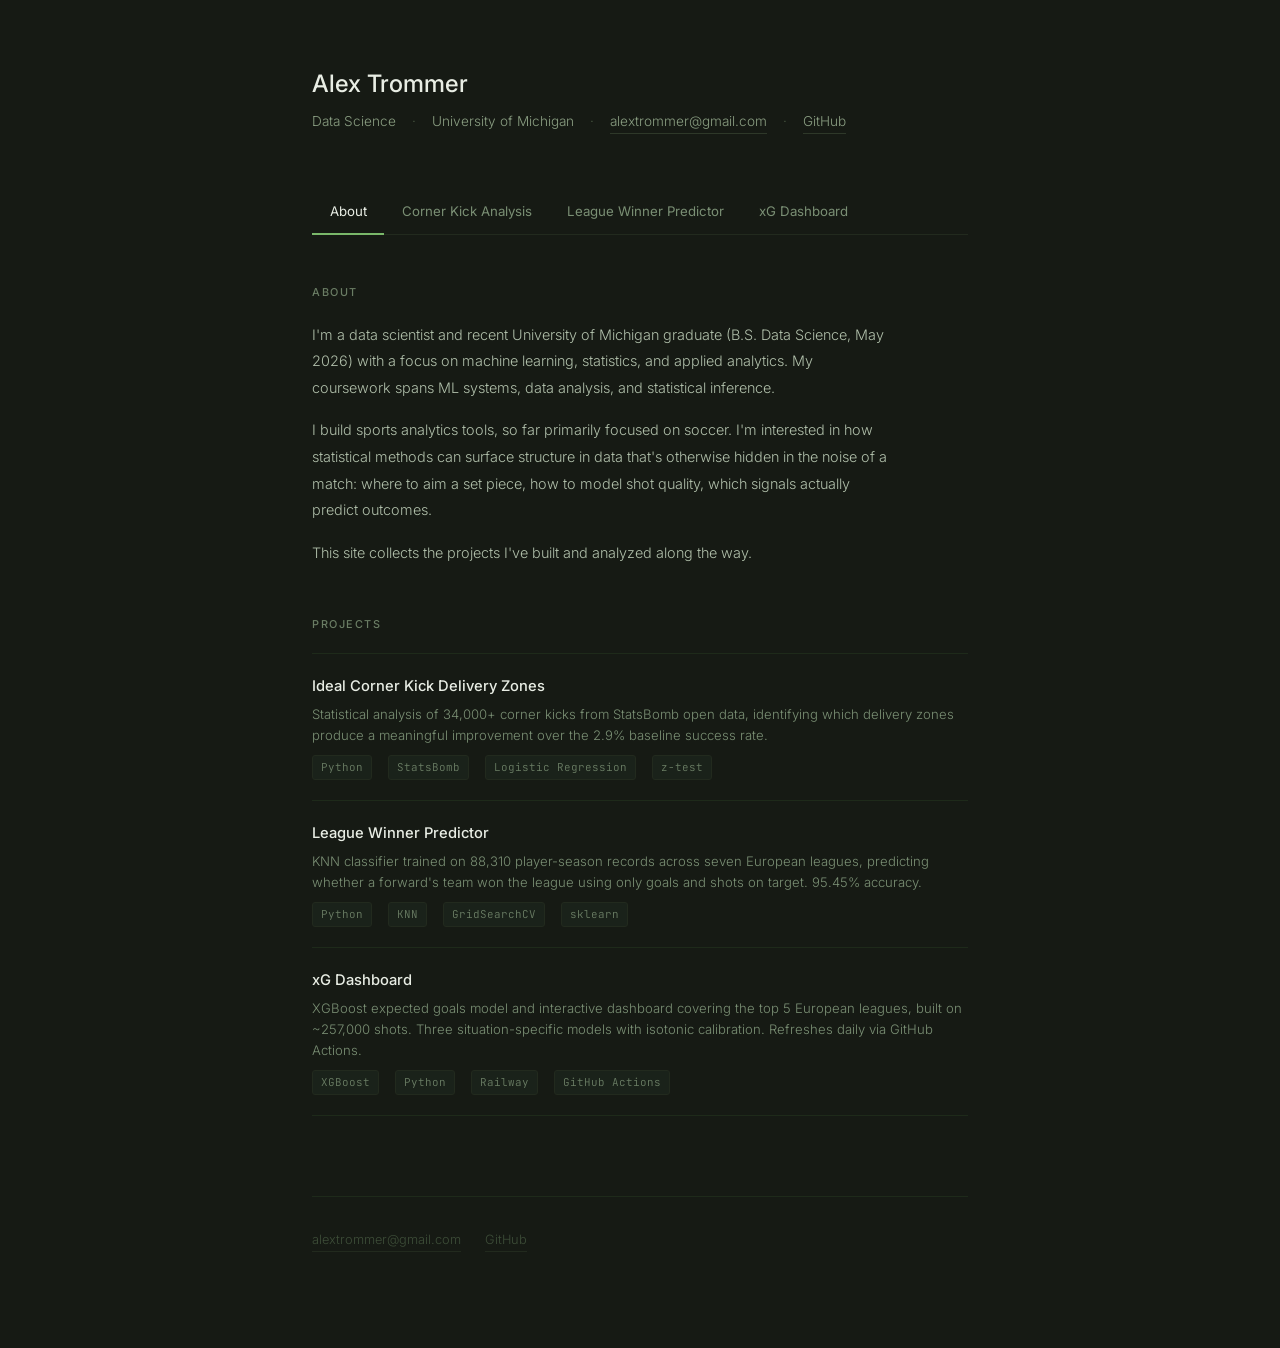
==== commit 4e293dac: "Small tweaks" ====
--- a/index.html
+++ b/index.html
@@ -33,8 +33,8 @@
   <p class="section-label">About</p>
 
   <div class="about-text">
-    <p>I'm a data scientist and recent University of Michigan graduate (B.S. Data Science, May 2026) with a focus on machine learning, statistics, and applied analytics. My coursework spans ML systems, cybersecurity, statistical inference, and database design.</p>
-    <p>Outside the classroom, I build sports analytics tools — primarily focused on soccer. I'm interested in how statistical methods can surface structure in data that's otherwise hidden in the noise of a match: where to aim a set piece, how to model shot quality, which signals actually predict outcomes.</p>
+    <p>I'm a data scientist and recent University of Michigan graduate (B.S. Data Science, May 2026) with a focus on machine learning, statistics, and applied analytics. My coursework spans ML systems, data analysis, and statistical inference.</p>
+    <p>I build sports analytics tools, so far primarily focused on soccer. I'm interested in how statistical methods can surface structure in data that's otherwise hidden in the noise of a match: where to aim a set piece, how to model shot quality, which signals actually predict outcomes.</p>
     <p>This site collects the projects I've built and analyzed along the way.</p>
   </div>
 
